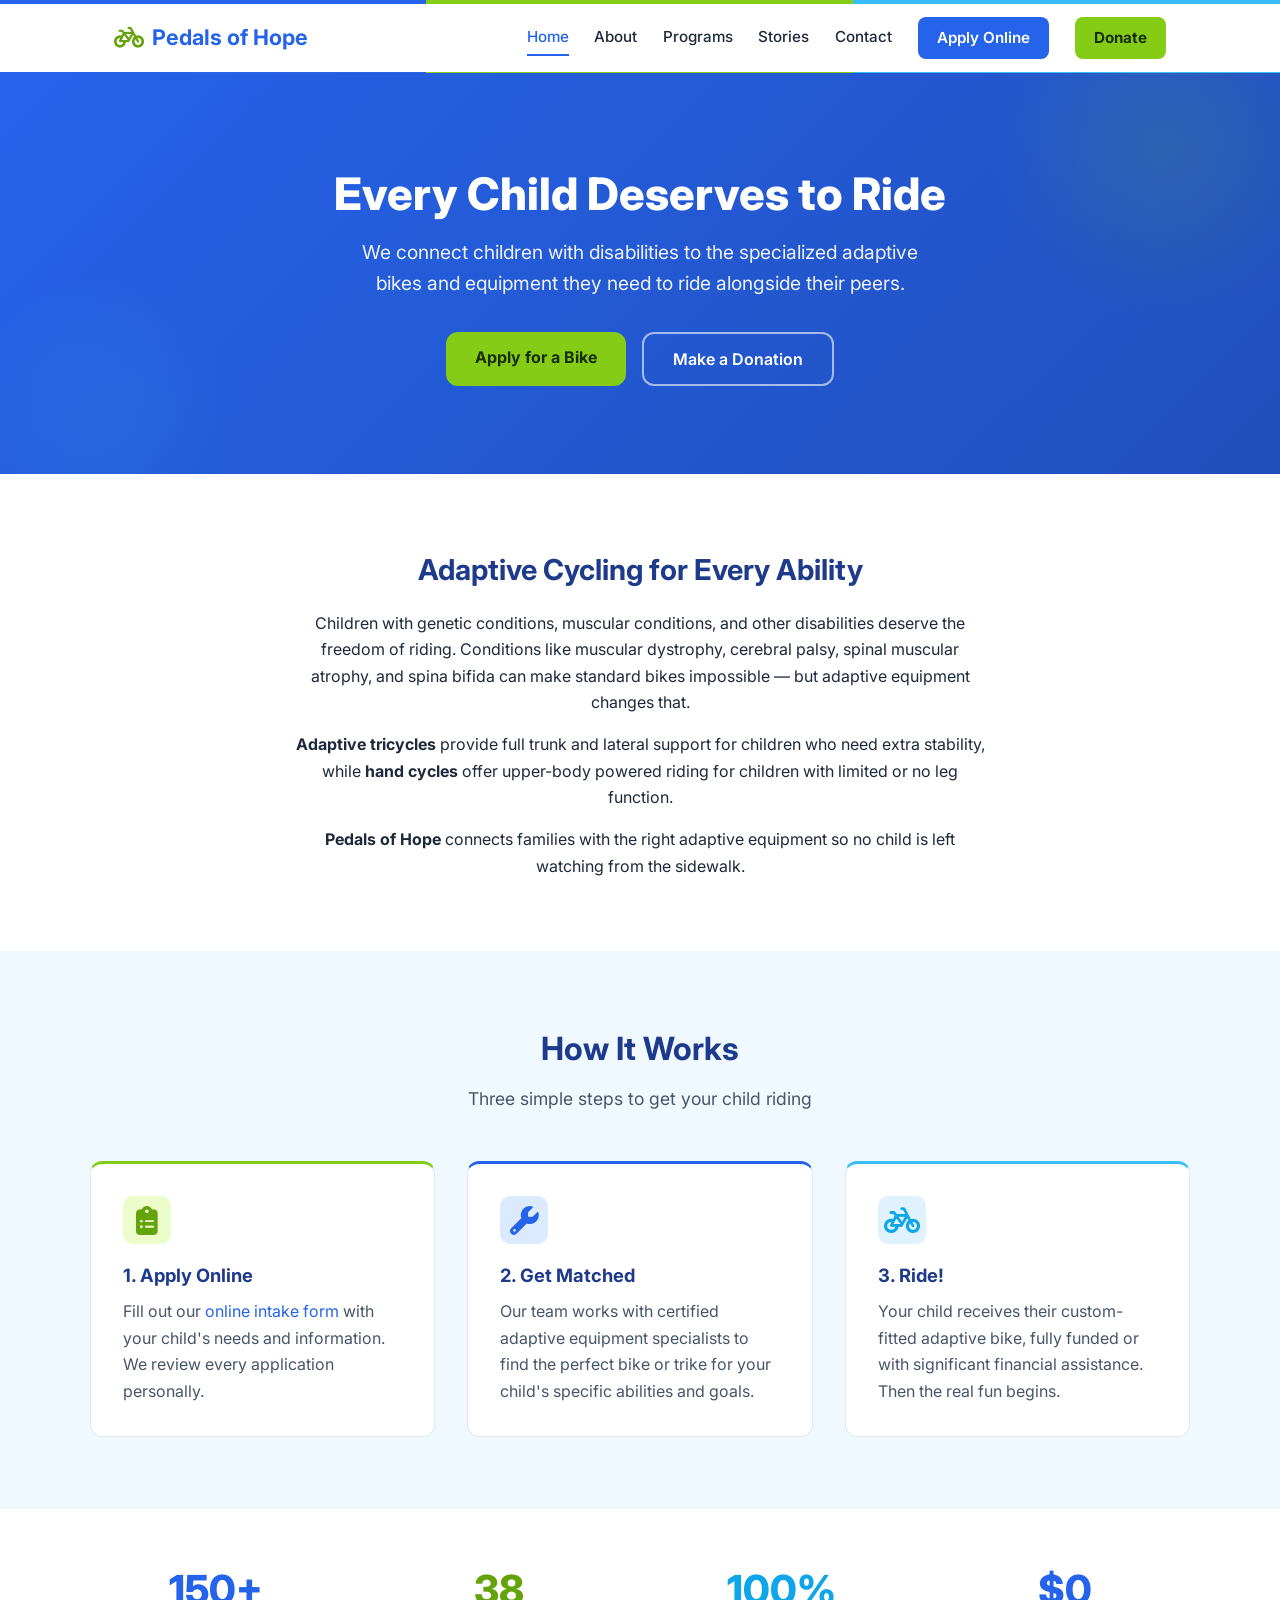
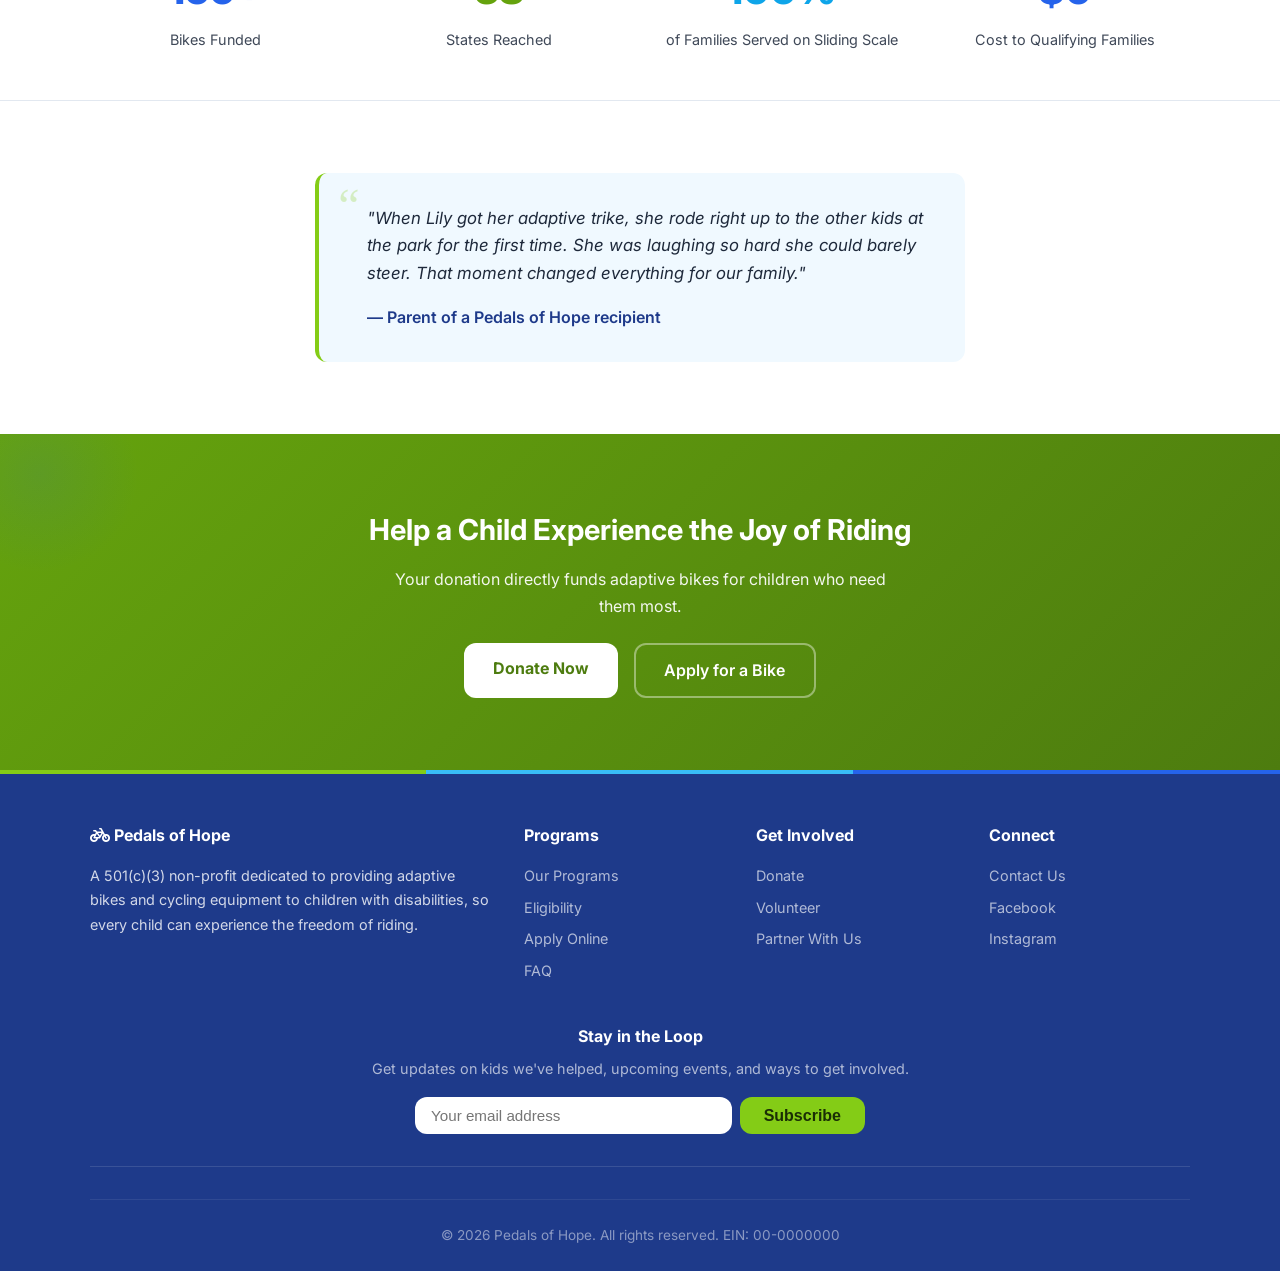
==== index.html @ 5e9cf8dc "Add 'Riders We've Helped' section with real bike recipients (via Dr. Kirk)" ====
<!DOCTYPE html>
<html lang="en">
<head>
  <meta charset="UTF-8">
  <meta name="viewport" content="width=device-width, initial-scale=1.0">
  <title>Pedals of Hope - Adaptive Bikes for Every Child</title>
  <link rel="icon" href="data:image/svg+xml,<svg xmlns=%22http://www.w3.org/2000/svg%22 viewBox=%220 0 100 100%22><text y=%22.9em%22 font-size=%2290%22>🚲</text></svg>">
  <link rel="preconnect" href="https://fonts.googleapis.com">
  <link rel="preconnect" href="https://fonts.gstatic.com" crossorigin>
  <link href="https://fonts.googleapis.com/css2?family=Inter:wght@400;500;600;700;800&display=swap" rel="stylesheet">
  <link rel="stylesheet" href="css/style.css">
  <link rel="stylesheet" href="https://cdnjs.cloudflare.com/ajax/libs/font-awesome/6.5.1/css/all.min.css">
</head>
<body>

  <!-- Header -->
  <header class="site-header">
    <nav class="nav-container">
      <a href="index.html" class="logo"><span><i class="fa-solid fa-bicycle"></i></span> Pedals of Hope</a>
      <button class="nav-toggle" onclick="document.querySelector('.nav-links').classList.toggle('open')" aria-label="Menu">☰</button>
      <div class="nav-links">
        <a href="index.html" class="active">Home</a>
        <a href="about.html">About</a>
        <a href="programs.html">Programs</a>
        <a href="stories.html">Stories</a>
        <a href="contact.html">Contact</a>
        <a href="intake.html" class="btn-nav-secondary">Apply Online</a>
        <a href="donate.html" class="btn-nav">Donate</a>
      </div>
    </nav>
  </header>

  <!-- Hero -->
  <section class="hero">
    <h1>Every Child Deserves to Ride</h1>
    <p>We connect children with disabilities to the specialized adaptive bikes and equipment they need to ride alongside their peers.</p>
    <div class="hero-buttons">
      <a href="intake.html" class="btn btn-primary">Apply for a Bike</a>
      <a href="donate.html" class="btn btn-outline">Make a Donation</a>
    </div>
  </section>

  <!-- Mission Summary -->
  <section class="section">
    <div class="container">
      <div style="max-width:700px; margin:0 auto; text-align:center;">
        <h2 style="font-size:1.8rem; color:var(--primary-dark); margin-bottom:1rem;">Adaptive Cycling for Every Ability</h2>
        <p style="margin-bottom:1rem;">Children with genetic conditions, muscular conditions, and other disabilities deserve the freedom of riding. Conditions like muscular dystrophy, cerebral palsy, spinal muscular atrophy, and spina bifida can make standard bikes impossible — but adaptive equipment changes that.</p>
        <p style="margin-bottom:1rem;"><strong>Adaptive tricycles</strong> provide full trunk and lateral support for children who need extra stability, while <strong>hand cycles</strong> offer upper-body powered riding for children with limited or no leg function.</p>
        <p><strong>Pedals of Hope</strong> connects families with the right adaptive equipment so no child is left watching from the sidewalk.</p>
      </div>
    </div>
  </section>

  <!-- How It Works -->
  <section class="section section-alt">
    <div class="container">
      <div class="section-header">
        <h2>How It Works</h2>
        <p>Three simple steps to get your child riding</p>
      </div>
      <div class="card-grid">
        <div class="card">
          <div class="card-icon"><i class="fa-solid fa-clipboard-list"></i></div>
          <h3>1. Apply Online</h3>
          <p>Fill out our <a href="intake.html">online intake form</a> with your child's needs and information. We review every application personally.</p>
        </div>
        <div class="card">
          <div class="card-icon blue"><i class="fa-solid fa-wrench"></i></div>
          <h3>2. Get Matched</h3>
          <p>Our team works with certified adaptive equipment specialists to find the perfect bike or trike for your child's specific abilities and goals.</p>
        </div>
        <div class="card">
          <div class="card-icon sky"><i class="fa-solid fa-bicycle"></i></div>
          <h3>3. Ride!</h3>
          <p>Your child receives their custom-fitted adaptive bike, fully funded or with significant financial assistance. Then the real fun begins.</p>
        </div>
      </div>
    </div>
  </section>

  <!-- Impact Numbers -->
  <section class="stats-bar">
    <div class="stats-grid">
      <div>
        <div class="stat-number">150+</div>
        <div class="stat-label">Bikes Funded</div>
      </div>
      <div>
        <div class="stat-number">38</div>
        <div class="stat-label">States Reached</div>
      </div>
      <div>
        <div class="stat-number">100%</div>
        <div class="stat-label">of Families Served on Sliding Scale</div>
      </div>
      <div>
        <div class="stat-number">$0</div>
        <div class="stat-label">Cost to Qualifying Families</div>
      </div>
    </div>
  </section>

  <!-- Testimonial -->
  <section class="section">
    <div class="container">
      <div style="max-width:650px; margin:0 auto;">
        <div class="testimonial">
          <blockquote>"When Lily got her adaptive trike, she rode right up to the other kids at the park for the first time. She was laughing so hard she could barely steer. That moment changed everything for our family."</blockquote>
          <cite>— Parent of a Pedals of Hope recipient</cite>
        </div>
      </div>
    </div>
  </section>

  <!-- CTA Banner -->
  <section class="cta-banner cta-green">
    <h2>Help a Child Experience the Joy of Riding</h2>
    <p>Your donation directly funds adaptive bikes for children who need them most.</p>
    <div class="hero-buttons">
      <a href="donate.html" class="btn btn-primary">Donate Now</a>
      <a href="intake.html" class="btn btn-outline">Apply for a Bike</a>
    </div>
  </section>

  <!-- Footer -->
  <footer class="site-footer">
    <div class="footer-grid">
      <div class="footer-about">
        <h4><i class="fa-solid fa-bicycle"></i> Pedals of Hope</h4>
        <p>A 501(c)(3) non-profit dedicated to providing adaptive bikes and cycling equipment to children with disabilities, so every child can experience the freedom of riding.</p>
      </div>
      <div>
        <h4>Programs</h4>
        <a href="programs.html">Our Programs</a>
        <a href="programs.html#eligibility">Eligibility</a>
        <a href="intake.html">Apply Online</a>
        <a href="programs.html#faq">FAQ</a>
      </div>
      <div>
        <h4>Get Involved</h4>
        <a href="donate.html">Donate</a>
        <a href="contact.html">Volunteer</a>
        <a href="contact.html">Partner With Us</a>
      </div>
      <div>
        <h4>Connect</h4>
        <a href="contact.html">Contact Us</a>
        <a href="#">Facebook</a>
        <a href="#">Instagram</a>
      </div>
    </div>
    <div class="footer-newsletter">
      <h4>Stay in the Loop</h4>
      <p>Get updates on kids we've helped, upcoming events, and ways to get involved.</p>
      <form class="newsletter-form" action="#" method="post">
        <input type="email" placeholder="Your email address" required>
        <button type="submit" class="btn btn-primary">Subscribe</button>
      </form>
    </div>
    <div class="footer-bottom">
      &copy; 2026 Pedals of Hope. All rights reserved. EIN: 00-0000000
    </div>
  </footer>

  <script>
    const observer = new IntersectionObserver((entries) => {
      entries.forEach(entry => {
        if (entry.isIntersecting) { entry.target.classList.add('visible'); observer.unobserve(entry.target); }
      });
    }, { threshold: 0.1 });
    document.querySelectorAll('.section, .stats-bar, .cta-banner, .card, .testimonial').forEach(el => {
      el.classList.add('animate-on-scroll'); observer.observe(el);
    });
  </script>
</body>
</html>
---- css/style.css ----
/* ===== Variables & Reset ===== */
:root {
  --royal: #2563EB;
  --royal-dark: #1D4ED8;
  --royal-deep: #1e3a8a;
  --royal-light: #DBEAFE;
  --primary: var(--royal);
  --primary-dark: var(--royal-deep);
  --primary-light: var(--royal-light);
  --lime: #84CC16;
  --lime-dark: #65A30D;
  --lime-deep: #4d7c0f;
  --lime-light: #ECFCCB;
  --lime-text: #1a2e05;
  --sky: #38BDF8;
  --sky-dark: #0EA5E9;
  --sky-light: #E0F2FE;
  --text: #1e293b;
  --text-light: #475569;
  --bg: #ffffff;
  --bg-alt: #F0F9FF;
  --border: #e2e8f0;
  --radius: 12px;
  --shadow: 0 1px 3px rgba(0,0,0,0.06), 0 1px 2px rgba(0,0,0,0.04);
  --shadow-md: 0 4px 12px rgba(0,0,0,0.08);
  --shadow-lg: 0 12px 30px rgba(0,0,0,0.1);
  --max-width: 1100px;
  --transition: 0.25s ease;
}

*, *::before, *::after { box-sizing: border-box; margin: 0; padding: 0; }
html { scroll-behavior: smooth; }

body {
  font-family: 'Inter', -apple-system, BlinkMacSystemFont, 'Segoe UI', Roboto, sans-serif;
  color: var(--text);
  background: var(--bg);
  line-height: 1.65;
  min-height: 100vh;
  display: flex;
  flex-direction: column;
  -webkit-font-smoothing: antialiased;
}

a { color: var(--royal); text-decoration: none; transition: color var(--transition); }
a:hover { color: var(--lime-dark); }
img { max-width: 100%; height: auto; display: block; }
ul { list-style: none; }

/* ===== Tri-Color Accent Bar ===== */
.site-header {
  border-top: 4px solid;
  border-image: linear-gradient(90deg, var(--royal) 33.3%, var(--lime) 33.3% 66.6%, var(--sky) 66.6%) 1;
  background: rgba(255,255,255,0.92);
  backdrop-filter: blur(16px);
  -webkit-backdrop-filter: blur(16px);
  border-bottom: 1px solid rgba(226,232,240,0.5);
  position: sticky;
  top: 0;
  z-index: 100;
}

.nav-container {
  max-width: var(--max-width);
  margin: 0 auto;
  padding: 0 1.5rem;
  display: flex;
  align-items: center;
  justify-content: space-between;
  height: 68px;
}

.logo {
  font-size: 1.35rem;
  font-weight: 700;
  color: var(--royal);
  display: flex;
  align-items: center;
  gap: 0.5rem;
}
.logo span { font-size: 1.5rem; color: var(--lime-dark); }

.nav-links {
  display: flex;
  gap: 1.6rem;
  align-items: center;
}

.nav-links a {
  color: var(--text);
  font-weight: 500;
  font-size: 0.95rem;
  padding: 0.3rem 0;
  border-bottom: 2px solid transparent;
  transition: all var(--transition);
}

.nav-links a:hover,
.nav-links a.active {
  color: var(--royal);
  border-bottom-color: var(--royal);
}

.nav-links .btn-nav {
  background: var(--lime);
  color: var(--lime-text);
  padding: 0.5rem 1.2rem;
  border-radius: 8px;
  border-bottom: none;
  font-weight: 700;
  transition: all var(--transition);
}
.nav-links .btn-nav:hover {
  background: var(--lime-dark);
  color: #fff;
  transform: translateY(-1px);
  box-shadow: 0 4px 12px rgba(132,204,22,0.3);
}

.nav-links .btn-nav-secondary {
  background: var(--royal);
  color: #fff;
  padding: 0.5rem 1.2rem;
  border-radius: 8px;
  border-bottom: none;
  font-weight: 600;
  transition: all var(--transition);
}
.nav-links .btn-nav-secondary:hover {
  background: var(--royal-dark);
  color: #fff;
  transform: translateY(-1px);
  box-shadow: 0 4px 12px rgba(37,99,235,0.3);
}

.nav-toggle {
  display: none;
  background: none;
  border: none;
  font-size: 1.5rem;
  cursor: pointer;
  color: var(--text);
}

/* ===== Hero ===== */
.hero {
  background: linear-gradient(135deg, var(--royal) 0%, var(--royal-deep) 100%);
  background-size: 200% 200%;
  animation: heroShift 12s ease infinite;
  color: #fff;
  padding: 6rem 1.5rem 5.5rem;
  text-align: center;
  position: relative;
  overflow: hidden;
}

/* Decorative circles — all 3 colors subtly present */
.hero::before {
  content: '';
  position: absolute;
  top: -100px;
  right: -60px;
  width: 350px;
  height: 350px;
  border-radius: 50%;
  background: radial-gradient(circle, rgba(132,204,22,0.12) 0%, transparent 70%);
  pointer-events: none;
}
.hero::after {
  content: '';
  position: absolute;
  bottom: -80px;
  left: -40px;
  width: 280px;
  height: 280px;
  border-radius: 50%;
  background: radial-gradient(circle, rgba(56,189,248,0.1) 0%, transparent 70%);
  pointer-events: none;
}

@keyframes heroShift {
  0%, 100% { background-position: 0% 50%; }
  50% { background-position: 100% 50%; }
}

.hero h1 {
  font-size: 2.8rem;
  font-weight: 800;
  margin-bottom: 1rem;
  line-height: 1.15;
  position: relative;
  z-index: 1;
}

.hero p {
  font-size: 1.2rem;
  max-width: 600px;
  margin: 0 auto 2rem;
  opacity: 0.93;
  position: relative;
  z-index: 1;
}

.hero-buttons {
  display: flex;
  gap: 1rem;
  justify-content: center;
  flex-wrap: wrap;
  position: relative;
  z-index: 1;
}

/* ===== Buttons ===== */
.btn {
  display: inline-block;
  padding: 0.75rem 1.8rem;
  border-radius: var(--radius);
  font-weight: 600;
  font-size: 1rem;
  transition: all var(--transition);
  cursor: pointer;
  border: none;
}

.btn-primary {
  background: var(--lime);
  color: var(--lime-text);
  font-weight: 700;
}
.btn-primary:hover {
  background: var(--lime-dark);
  color: #fff;
  transform: translateY(-2px);
  box-shadow: 0 6px 20px rgba(132,204,22,0.35);
}

.btn-outline {
  background: transparent;
  color: #fff;
  border: 2px solid rgba(255,255,255,0.6);
}
.btn-outline:hover {
  background: rgba(255,255,255,0.12);
  border-color: #fff;
  color: #fff;
  transform: translateY(-2px);
}

.btn-secondary {
  background: var(--royal);
  color: #fff;
}
.btn-secondary:hover {
  background: var(--royal-dark);
  color: #fff;
  transform: translateY(-2px);
  box-shadow: 0 6px 20px rgba(37,99,235,0.3);
}

.btn-sky {
  background: var(--sky);
  color: #0c4a6e;
  font-weight: 700;
}
.btn-sky:hover {
  background: var(--sky-dark);
  color: #fff;
  transform: translateY(-2px);
  box-shadow: 0 6px 20px rgba(56,189,248,0.35);
}

/* ===== Sections ===== */
.section { padding: 4.5rem 1.5rem; }
.section-alt { background: var(--bg-alt); }

.container {
  max-width: var(--max-width);
  margin: 0 auto;
}

.section-header {
  text-align: center;
  margin-bottom: 3rem;
}
.section-header h2 {
  font-size: 2rem;
  color: var(--royal-deep);
  margin-bottom: 0.5rem;
}
.section-header p {
  color: var(--text-light);
  font-size: 1.1rem;
  max-width: 550px;
  margin: 0 auto;
}

/* ===== Utility Classes ===== */
.text-center { text-align: center; }
.mx-auto { margin-left: auto; margin-right: auto; }
.narrow { max-width: 700px; }
.mb-1 { margin-bottom: 1rem; }
.mb-2 { margin-bottom: 2rem; }

/* ===== Cards ===== */
.card-grid {
  display: grid;
  grid-template-columns: repeat(auto-fit, minmax(280px, 1fr));
  gap: 2rem;
}

.card {
  background: var(--bg);
  border-radius: var(--radius);
  border: 1px solid var(--border);
  border-top: 3px solid var(--lime);
  padding: 2rem;
  transition: all var(--transition);
}

/* Cycle card top-borders through all 3 colors */
.card:nth-child(3n+1) { border-top-color: var(--lime); }
.card:nth-child(3n+2) { border-top-color: var(--royal); }
.card:nth-child(3n+3) { border-top-color: var(--sky); }

.card:hover {
  box-shadow: var(--shadow-lg);
  transform: translateY(-4px);
  border-top-width: 3px;
}

.card-icon {
  font-size: 1.8rem;
  margin-bottom: 1rem;
  color: var(--lime-dark);
  width: 48px;
  height: 48px;
  display: flex;
  align-items: center;
  justify-content: center;
  background: var(--lime-light);
  border-radius: 10px;
}
.card-icon.blue {
  color: var(--royal);
  background: var(--royal-light);
}
.card-icon.sky {
  color: var(--sky-dark);
  background: var(--sky-light);
}

.card h3 {
  font-size: 1.15rem;
  margin-bottom: 0.5rem;
  color: var(--royal-deep);
}
.card p { color: var(--text-light); }

/* ===== Testimonials ===== */
.testimonial {
  background: var(--bg-alt);
  border-radius: var(--radius);
  padding: 2rem;
  border-left: 4px solid var(--lime);
  position: relative;
}
.testimonial::before {
  content: '\201C';
  position: absolute;
  top: 0.6rem;
  left: 1.2rem;
  font-size: 3rem;
  color: var(--lime);
  opacity: 0.25;
  font-family: Georgia, serif;
  line-height: 1;
}
.testimonial blockquote {
  font-style: italic;
  font-size: 1.05rem;
  margin-bottom: 1rem;
  color: var(--text);
  padding-left: 1rem;
}
.testimonial cite {
  font-style: normal;
  font-weight: 600;
  color: var(--royal-deep);
  padding-left: 1rem;
}

/* ===== Steps ===== */
.steps { counter-reset: step; }

.step {
  display: flex;
  gap: 1.5rem;
  margin-bottom: 2rem;
  align-items: flex-start;
}

.step-number {
  counter-increment: step;
  flex-shrink: 0;
  width: 50px;
  height: 50px;
  background: var(--lime);
  color: var(--lime-text);
  border-radius: 50%;
  display: flex;
  align-items: center;
  justify-content: center;
  font-size: 1.3rem;
  font-weight: 800;
}

.step-content h3 {
  font-size: 1.1rem;
  color: var(--royal-deep);
  margin-bottom: 0.3rem;
}
.step-content p { color: var(--text-light); }

/* ===== Two-column layout ===== */
.two-col {
  display: grid;
  grid-template-columns: 1fr 1fr;
  gap: 3rem;
  align-items: center;
}
.two-col.reverse > *:first-child { order: 2; }
.two-col.reverse > *:last-child { order: 1; }

/* ===== Image placeholder ===== */
.img-placeholder {
  border-radius: var(--radius);
  min-height: 220px;
  object-fit: cover;
  width: 100%;
}
div.img-placeholder {
  background: linear-gradient(135deg, var(--royal-light), var(--sky-light));
  display: flex;
  align-items: center;
  justify-content: center;
}
.team-initials {
  font-size: 1.8rem;
  font-weight: 700;
  color: var(--royal);
  letter-spacing: 0.05em;
}

/* ===== Team Grid ===== */
.team-grid {
  display: grid;
  grid-template-columns: repeat(auto-fit, minmax(200px, 1fr));
  gap: 2rem;
  text-align: center;
}
.team-member .img-placeholder {
  width: 130px;
  height: 130px;
  border-radius: 50%;
  margin: 0 auto 1rem;
  min-height: auto;
  border: 3px solid var(--lime);
}
.team-member div.img-placeholder {
  display: flex;
  align-items: center;
  justify-content: center;
}
.team-member:nth-child(2) .img-placeholder { border-color: var(--royal); }
.team-member:nth-child(3) .img-placeholder { border-color: var(--sky); }
.team-member:nth-child(4) .img-placeholder { border-color: var(--lime); }

.team-member h3 { font-size: 1.05rem; color: var(--royal-deep); }
.team-member p { color: var(--text-light); font-size: 0.9rem; }

/* ===== Locations ===== */
.locations-grid {
  display: grid;
  grid-template-columns: repeat(auto-fit, minmax(300px, 1fr));
  gap: 2rem;
}
.location-card {
  background: var(--bg);
  border: 1px solid var(--border);
  border-top: 3px solid var(--sky);
  border-radius: var(--radius);
  padding: 2rem;
  text-align: center;
  transition: all var(--transition);
}
.location-card:nth-child(2) { border-top-color: var(--royal); }
.location-card:hover {
  box-shadow: var(--shadow-lg);
  transform: translateY(-3px);
}
.location-card h3 {
  font-size: 1.2rem;
  color: var(--royal-deep);
  margin-bottom: 0.5rem;
}
.location-card .location-icon {
  font-size: 2rem;
  color: var(--sky-dark);
  margin-bottom: 1rem;
}
.location-card:nth-child(2) .location-icon { color: var(--royal); }
.location-card p {
  color: var(--text-light);
  font-size: 0.95rem;
  margin-bottom: 0.3rem;
}
.location-card .location-phone {
  font-weight: 600;
  color: var(--text);
  margin-top: 0.8rem;
}

/* ===== Forms ===== */
.form-group { margin-bottom: 1.2rem; }
.form-group label {
  display: block;
  font-weight: 600;
  margin-bottom: 0.3rem;
  font-size: 0.95rem;
}
.form-group input,
.form-group textarea,
.form-group select {
  width: 100%;
  padding: 0.7rem 1rem;
  border: 1px solid var(--border);
  border-radius: var(--radius);
  font-size: 1rem;
  font-family: inherit;
  transition: border-color var(--transition), box-shadow var(--transition);
}
.form-group input:focus,
.form-group textarea:focus,
.form-group select:focus {
  outline: none;
  border-color: var(--royal);
  box-shadow: 0 0 0 3px rgba(37,99,235,0.12);
}
.form-group textarea { resize: vertical; min-height: 120px; }

.form-card {
  max-width: 600px;
  margin: 0 auto;
  background: var(--bg);
  padding: 2.5rem;
  border-radius: var(--radius);
  box-shadow: var(--shadow-lg);
  border-top: 4px solid;
  border-image: linear-gradient(90deg, var(--royal) 33.3%, var(--lime) 33.3% 66.6%, var(--sky) 66.6%) 1;
}
.form-card.wide { max-width: 800px; }

.form-row {
  display: grid;
  grid-template-columns: 1fr 1fr;
  gap: 1rem;
}
.form-section-title {
  font-size: 1.15rem;
  font-weight: 700;
  color: var(--royal-deep);
  margin: 1.5rem 0 1rem;
  padding-bottom: 0.5rem;
  border-bottom: 2px solid var(--royal-light);
  display: flex;
  align-items: center;
  gap: 0.5rem;
}
.form-section-title i { color: var(--royal); }
.form-section-title:first-of-type { margin-top: 0; }

.form-note {
  font-size: 0.85rem;
  color: var(--text-light);
  margin-top: 0.2rem;
}
.checkbox-group {
  display: flex;
  align-items: flex-start;
  gap: 0.6rem;
  margin-bottom: 1rem;
}
.checkbox-group input[type="checkbox"] { width: auto; margin-top: 0.3rem; }
.checkbox-group label { font-weight: 400; font-size: 0.95rem; margin-bottom: 0; }

/* ===== Stats Bar ===== */
.stats-bar {
  background: var(--bg);
  color: var(--text);
  padding: 3rem 1.5rem;
  border-bottom: 1px solid var(--border);
}
.stats-grid {
  max-width: var(--max-width);
  margin: 0 auto;
  display: grid;
  grid-template-columns: repeat(auto-fit, minmax(160px, 1fr));
  gap: 2rem;
  text-align: center;
}
.stat-number {
  font-size: 2.5rem;
  font-weight: 800;
  color: var(--sky-dark);
}
.stat-label {
  font-size: 0.9rem;
  opacity: 0.85;
  margin-top: 0.3rem;
}

.stat-number:nth-child(1) { color: var(--royal); }
.stats-grid > div:nth-child(2) .stat-number { color: var(--lime-dark); }
.stats-grid > div:nth-child(3) .stat-number { color: var(--sky-dark); }
.stats-grid > div:nth-child(4) .stat-number { color: var(--royal); }

/* ===== FAQ ===== */
.faq-item {
  border-bottom: 1px solid var(--border);
  padding: 1.2rem 0;
}
.faq-item summary {
  font-weight: 600;
  cursor: pointer;
  font-size: 1.05rem;
  color: var(--royal-deep);
  transition: color var(--transition);
}
.faq-item summary:hover { color: var(--royal); }
.faq-item p { margin-top: 0.5rem; color: var(--text-light); }

/* ===== Donate Tiers ===== */
.tier-grid {
  display: grid;
  grid-template-columns: repeat(auto-fit, minmax(240px, 1fr));
  gap: 2rem;
}
.tier {
  background: var(--bg);
  border: 2px solid var(--border);
  border-radius: var(--radius);
  padding: 2rem;
  text-align: center;
  transition: all var(--transition);
}
.tier:hover {
  border-color: var(--lime);
  box-shadow: var(--shadow-lg);
  transform: translateY(-3px);
}
.tier.featured {
  border-color: var(--lime);
  position: relative;
}
.tier.featured::before {
  content: 'Most Popular';
  position: absolute;
  top: -12px;
  left: 50%;
  transform: translateX(-50%);
  background: var(--lime);
  color: var(--lime-text);
  font-weight: 700;
  padding: 0.2rem 1rem;
  border-radius: 20px;
  font-size: 0.8rem;
}
.tier-amount {
  font-size: 2.2rem;
  font-weight: 800;
  color: var(--royal);
  margin: 0.5rem 0;
}
.tier h3 { margin-bottom: 0.5rem; }
.tier p { color: var(--text-light); margin-bottom: 1.5rem; font-size: 0.95rem; }

/* ===== Impact List ===== */
.impact-list { max-width: 700px; margin: 0 auto; }
.impact-item {
  display: flex;
  align-items: center;
  gap: 1.5rem;
  padding: 1rem 0;
  border-bottom: 1px solid var(--border);
}
.impact-item:last-child { border-bottom: none; }
.impact-amount {
  font-size: 1.4rem;
  font-weight: 800;
  color: var(--lime-dark);
  min-width: 80px;
  text-align: right;
}
.impact-desc { color: var(--text); font-size: 1rem; }

/* ===== Events ===== */
.events-list { max-width: 700px; margin: 0 auto; }
.event-item {
  display: flex;
  gap: 1.5rem;
  padding: 1.5rem 0;
  border-bottom: 1px solid var(--border);
  align-items: flex-start;
}
.event-item:last-child { border-bottom: none; }
.event-date {
  flex-shrink: 0;
  width: 70px;
  text-align: center;
  background: var(--sky);
  color: #0c4a6e;
  border-radius: var(--radius);
  padding: 0.8rem 0.5rem;
}
.event-month {
  display: block;
  font-size: 0.75rem;
  text-transform: uppercase;
  letter-spacing: 0.1em;
  opacity: 0.8;
}
.event-day {
  display: block;
  font-size: 1.8rem;
  font-weight: 800;
  line-height: 1;
}
.event-details h3 { font-size: 1.1rem; color: var(--royal-deep); margin-bottom: 0.3rem; }
.event-details p { color: var(--text-light); font-size: 0.95rem; margin-bottom: 0.5rem; }
.event-location { font-size: 0.85rem; color: var(--text-light); }
.event-location i { margin-right: 0.3rem; }

/* ===== CTA Banner (Blue default) ===== */
.cta-banner {
  background: linear-gradient(135deg, var(--royal) 0%, var(--royal-deep) 100%);
  color: #fff;
  padding: 4.5rem 1.5rem;
  text-align: center;
  position: relative;
  overflow: hidden;
}
.cta-banner::before {
  content: '';
  position: absolute;
  top: -60px;
  left: -60px;
  width: 200px;
  height: 200px;
  border-radius: 50%;
  background: radial-gradient(circle, rgba(132,204,22,0.1) 0%, transparent 70%);
  pointer-events: none;
}
.cta-banner h2 { font-size: 1.8rem; margin-bottom: 0.8rem; position: relative; z-index: 1; }
.cta-banner p { max-width: 500px; margin: 0 auto 1.5rem; opacity: 0.93; position: relative; z-index: 1; }
.cta-banner .hero-buttons { position: relative; z-index: 1; }
.cta-banner .btn-outline { border-color: rgba(255,255,255,0.4); }
.cta-banner .btn-outline:hover { background: rgba(255,255,255,0.1); border-color: #fff; }

/* CTA Banner — Lime Green variant */
.cta-banner.cta-green {
  background: linear-gradient(135deg, var(--lime-dark) 0%, var(--lime-deep) 100%);
}
.cta-banner.cta-green::before {
  background: radial-gradient(circle, rgba(37,99,235,0.1) 0%, transparent 70%);
}
.cta-banner.cta-green .btn-primary {
  background: #fff;
  color: var(--lime-deep);
}
.cta-banner.cta-green .btn-primary:hover {
  background: var(--royal-light);
  color: var(--royal);
  box-shadow: 0 6px 20px rgba(255,255,255,0.3);
}

/* ===== Page Header (inner pages) ===== */
.page-header {
  background: linear-gradient(135deg, var(--royal) 0%, var(--royal-deep) 100%);
  color: #fff;
  padding: 3.5rem 1.5rem;
  text-align: center;
  position: relative;
  overflow: hidden;
}
.page-header::after {
  content: '';
  position: absolute;
  bottom: -40px;
  right: -40px;
  width: 180px;
  height: 180px;
  border-radius: 50%;
  background: radial-gradient(circle, rgba(56,189,248,0.08) 0%, transparent 70%);
  pointer-events: none;
}
.page-header h1 { font-size: 2.2rem; font-weight: 800; position: relative; z-index: 1; }
.page-header p {
  margin-top: 0.5rem;
  opacity: 0.9;
  max-width: 500px;
  margin-left: auto;
  margin-right: auto;
  position: relative;
  z-index: 1;
}

/* ===== Footer ===== */
.site-footer {
  background: var(--royal-deep);
  color: rgba(255,255,255,0.8);
  padding: 0 1.5rem 1.5rem;
  margin-top: auto;
  border-top: 4px solid;
  border-image: linear-gradient(90deg, var(--lime) 33.3%, var(--sky) 33.3% 66.6%, var(--royal) 66.6%) 1;
}
.footer-grid {
  max-width: var(--max-width);
  margin: 0 auto;
  display: grid;
  grid-template-columns: 2fr 1fr 1fr 1fr;
  gap: 2rem;
  padding-top: 3rem;
}
.footer-grid h4 { color: #fff; margin-bottom: 1rem; font-size: 1rem; }
.footer-grid a {
  color: rgba(255,255,255,0.65);
  display: block;
  margin-bottom: 0.5rem;
  font-size: 0.9rem;
}
.footer-grid a:hover { color: var(--lime); }
.footer-about p { font-size: 0.9rem; line-height: 1.7; }

.footer-bottom {
  max-width: var(--max-width);
  margin: 2rem auto 0;
  padding-top: 1.5rem;
  border-top: 1px solid rgba(255,255,255,0.12);
  text-align: center;
  font-size: 0.85rem;
  opacity: 0.6;
}

.footer-newsletter {
  max-width: var(--max-width);
  margin: 0 auto 2rem;
  padding: 2rem 0;
  border-bottom: 1px solid rgba(255,255,255,0.12);
  text-align: center;
}
.footer-newsletter h4 { color: #fff; margin-bottom: 0.5rem; }
.footer-newsletter p { font-size: 0.9rem; margin-bottom: 1rem; opacity: 0.8; }
.newsletter-form {
  display: flex;
  gap: 0.5rem;
  justify-content: center;
  max-width: 450px;
  margin: 0 auto;
  flex-wrap: wrap;
}
.newsletter-form input {
  flex: 1;
  min-width: 200px;
  padding: 0.6rem 1rem;
  border: none;
  border-radius: var(--radius);
  font-size: 0.95rem;
}
.newsletter-form .btn {
  padding: 0.6rem 1.5rem;
}

/* ===== Icon Row (horizontal feature list) ===== */
.icon-row {
  display: grid;
  grid-template-columns: repeat(auto-fit, minmax(220px, 1fr));
  gap: 2rem;
  text-align: center;
  max-width: var(--max-width);
  margin: 0 auto;
}
.icon-row-item i {
  font-size: 2rem;
  margin-bottom: 0.6rem;
  display: block;
}
.icon-row-item h3 {
  font-size: 1rem;
  color: var(--royal-deep);
  margin-bottom: 0.3rem;
}
.icon-row-item p {
  color: var(--text-light);
  font-size: 0.9rem;
}

/* ===== Success Banner ===== */
.success-banner {
  background: #f0fdf4;
  border: 2px solid var(--lime);
  border-radius: var(--radius);
  padding: 2rem;
  text-align: center;
  margin-bottom: 2rem;
}
.success-banner i { font-size: 3rem; color: var(--lime-dark); margin-bottom: 1rem; display: block; }
.success-banner h2 { color: var(--royal-deep); margin-bottom: 0.5rem; }
.success-banner p { color: var(--text-light); }

/* ===== Stories ===== */
.story-card {
  background: var(--bg);
  border-radius: var(--radius);
  box-shadow: var(--shadow);
  overflow: hidden;
}
.story-card .img-placeholder { min-height: 200px; border-radius: 0; }
.story-card-body { padding: 1.5rem; }
.story-card h3 { font-size: 1.15rem; color: var(--royal-deep); margin-bottom: 0.5rem; }
.story-card p { color: var(--text-light); font-size: 0.95rem; }
.story-tag {
  display: inline-block;
  background: var(--royal-light);
  color: var(--royal);
  padding: 0.2rem 0.6rem;
  border-radius: 20px;
  font-size: 0.8rem;
  font-weight: 600;
  margin-top: 0.8rem;
}

/* ===== Scroll Animations ===== */
.animate-on-scroll {
  opacity: 0;
  transform: translateY(30px);
  transition: opacity 0.6s ease-out, transform 0.6s ease-out;
}
.animate-on-scroll.visible {
  opacity: 1;
  transform: translateY(0);
}
.card.animate-on-scroll:nth-child(2) { transition-delay: 0.1s; }
.card.animate-on-scroll:nth-child(3) { transition-delay: 0.2s; }
.card.animate-on-scroll:nth-child(4) { transition-delay: 0.3s; }
.impact-item.animate-on-scroll:nth-child(2) { transition-delay: 0.05s; }
.impact-item.animate-on-scroll:nth-child(3) { transition-delay: 0.1s; }
.impact-item.animate-on-scroll:nth-child(4) { transition-delay: 0.15s; }
.impact-item.animate-on-scroll:nth-child(5) { transition-delay: 0.2s; }
.impact-item.animate-on-scroll:nth-child(6) { transition-delay: 0.25s; }

/* ===== Responsive ===== */
@media (max-width: 768px) {
  .nav-toggle { display: block; }
  .nav-links {
    display: none;
    position: absolute;
    top: 72px;
    left: 0;
    right: 0;
    background: var(--bg);
    flex-direction: column;
    padding: 1rem 1.5rem;
    border-bottom: 1px solid var(--border);
    gap: 0.5rem;
    box-shadow: var(--shadow-md);
  }
  .nav-links.open { display: flex; }
  .nav-links a { padding: 0.6rem 0; border-bottom: none; }
  .nav-links .btn-nav,
  .nav-links .btn-nav-secondary {
    text-align: center;
    margin-top: 0.3rem;
  }

  .hero h1 { font-size: 2rem; }
  .hero { padding: 3.5rem 1.5rem 3rem; }

  .two-col { grid-template-columns: 1fr; gap: 2rem; }
  .two-col.reverse > *:first-child { order: 0; }
  .two-col.reverse > *:last-child { order: 0; }

  .footer-grid { grid-template-columns: 1fr; gap: 1.5rem; }
  .page-header h1 { font-size: 1.8rem; }
  .form-row { grid-template-columns: 1fr; }
  .locations-grid { grid-template-columns: 1fr; }
}

/* ===== Rider Stories (Riders We've Helped) ===== */
.riders-grid {
  display: grid;
  grid-template-columns: repeat(auto-fill, minmax(280px, 1fr));
  gap: 2rem;
  margin-top: 2.5rem;
}
.rider-card {
  background: var(--bg);
  border: 1px solid var(--border);
  border-radius: var(--radius);
  overflow: hidden;
  box-shadow: var(--shadow);
  transition: transform var(--transition), box-shadow var(--transition);
  display: flex;
  flex-direction: column;
}
.rider-card:hover {
  transform: translateY(-6px);
  box-shadow: var(--shadow-lg);
}
.rider-photo {
  position: relative;
  aspect-ratio: 3 / 4;
  overflow: hidden;
  background: var(--bg-alt);
}
.rider-photo img {
  width: 100%;
  height: 100%;
  object-fit: cover;
  display: block;
  transition: transform 0.4s ease;
}
.rider-card:hover .rider-photo img { transform: scale(1.04); }
.rider-photo .rider-badge {
  position: absolute;
  top: 0.85rem;
  left: 0.85rem;
  background: rgba(255,255,255,0.92);
  color: var(--primary-dark);
  font-weight: 700;
  font-size: 0.8rem;
  padding: 0.35rem 0.7rem;
  border-radius: 999px;
  box-shadow: var(--shadow);
  backdrop-filter: blur(4px);
}
.rider-body { padding: 1.25rem 1.35rem 1.5rem; }
.rider-body h3 {
  font-size: 1.25rem;
  color: var(--primary-dark);
  margin-bottom: 0.15rem;
}
.rider-meta {
  font-size: 0.85rem;
  color: var(--lime-deep);
  font-weight: 600;
  margin-bottom: 0.7rem;
  display: block;
}
.rider-body p {
  color: var(--text-light);
  font-size: 0.95rem;
  line-height: 1.55;
}
.riders-intro {
  max-width: 720px;
  margin: 0 auto;
  text-align: center;
}
.riders-intro p { color: var(--text-light); font-size: 1.05rem; }
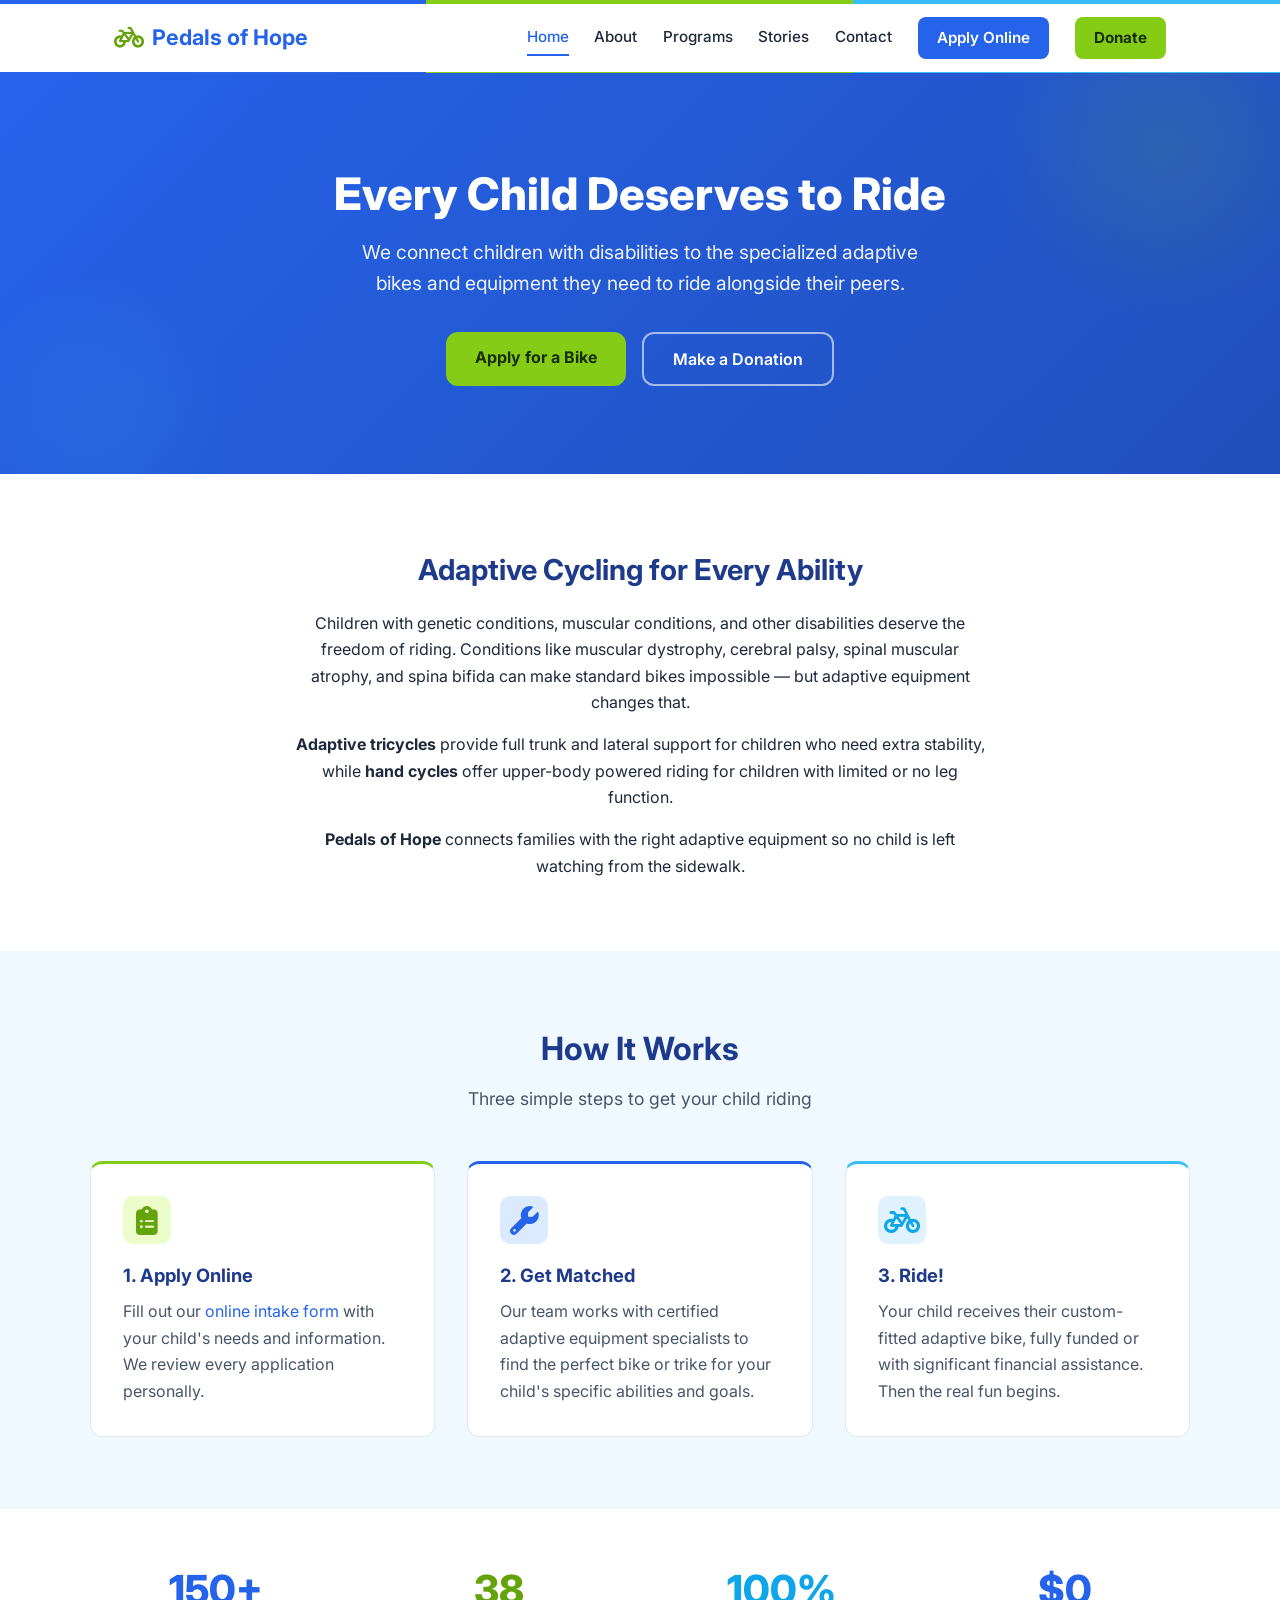
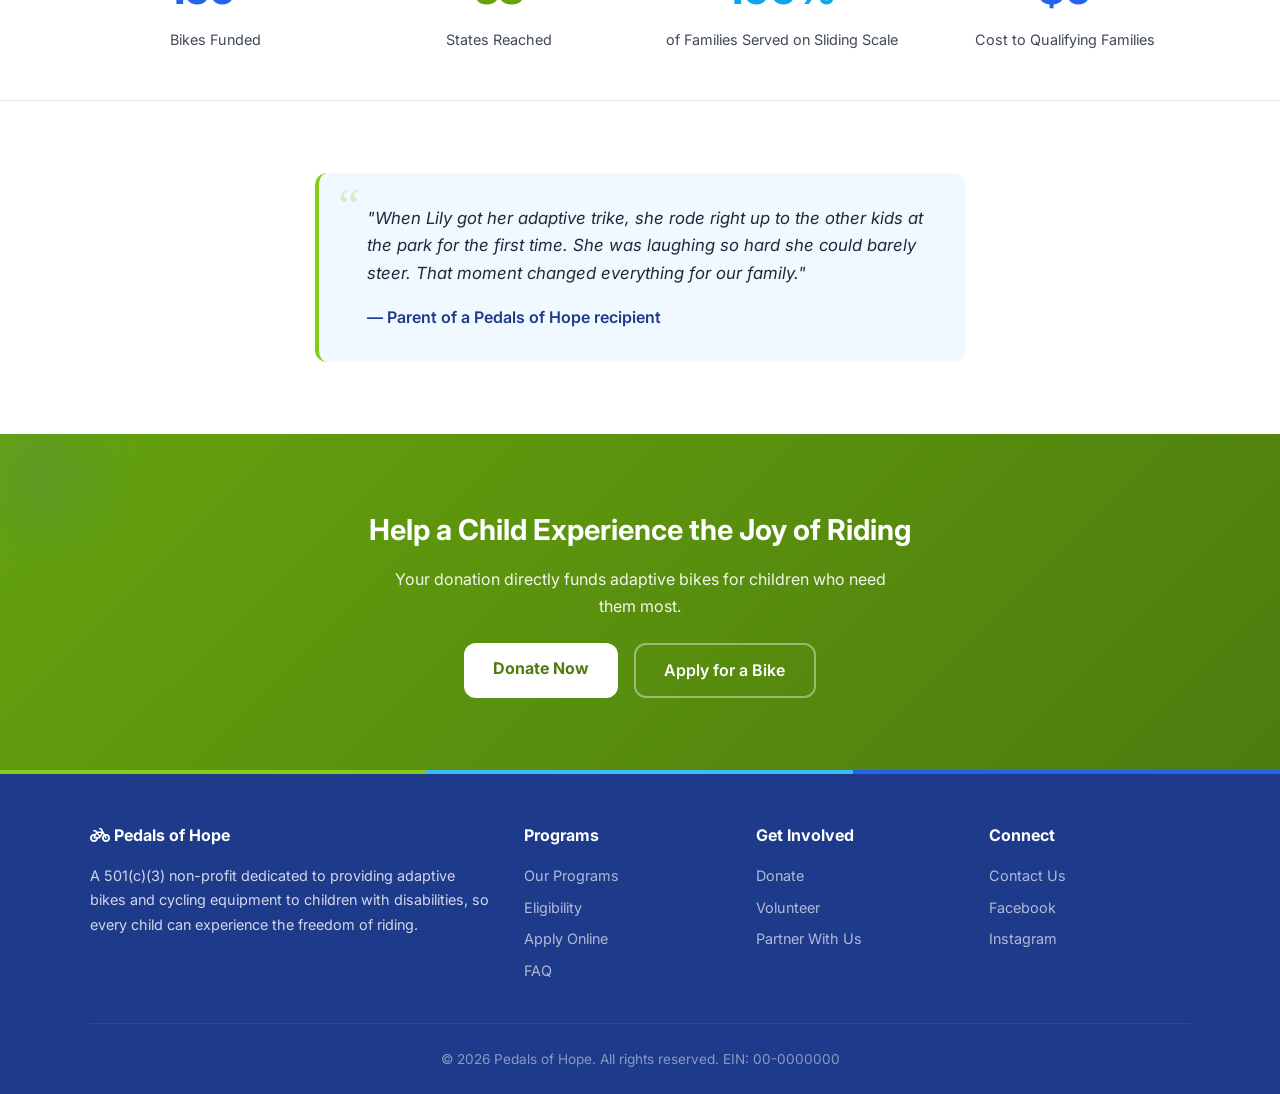
==== commit c8c098dc: "Content updates: staff, locations, stories, 2026-full banner, remove newsletter - Team: replace Josh" ====
--- a/index.html
+++ b/index.html
@@ -150,15 +150,7 @@
         <a href="#">Instagram</a>
       </div>
     </div>
-    <div class="footer-newsletter">
-      <h4>Stay in the Loop</h4>
-      <p>Get updates on kids we've helped, upcoming events, and ways to get involved.</p>
-      <form class="newsletter-form" action="#" method="post">
-        <input type="email" placeholder="Your email address" required>
-        <button type="submit" class="btn btn-primary">Subscribe</button>
-      </form>
-    </div>
-    <div class="footer-bottom">
+<div class="footer-bottom">
       &copy; 2026 Pedals of Hope. All rights reserved. EIN: 00-0000000
     </div>
   </footer>
--- a/css/style.css
+++ b/css/style.css
@@ -995,30 +995,100 @@
   .locations-grid { grid-template-columns: 1fr; }
 }
 
-/* ===== Rider Stories (Riders We've Helped) ===== */
+/* ===== Riders We've Helped ===== */
+.riders-hero {
+  position: relative;
+  text-align: center;
+  padding: 4.5rem 1.5rem 3.5rem;
+  background:
+    radial-gradient(1200px 400px at 50% -10%, rgba(56,189,248,0.18), transparent 60%),
+    linear-gradient(180deg, var(--bg-alt), var(--bg));
+  overflow: hidden;
+}
+.riders-hero .eyebrow {
+  display: inline-block;
+  font-size: 0.8rem;
+  font-weight: 700;
+  letter-spacing: 0.08em;
+  text-transform: uppercase;
+  color: var(--royal);
+  background: var(--royal-light);
+  padding: 0.35rem 0.9rem;
+  border-radius: 999px;
+  margin-bottom: 1rem;
+}
+.riders-hero h1 {
+  font-size: clamp(2rem, 5vw, 3rem);
+  color: var(--royal-deep);
+  line-height: 1.1;
+  margin-bottom: 0.9rem;
+}
+.riders-hero h1 .accent { color: var(--lime-dark); }
+.riders-hero p {
+  max-width: 640px;
+  margin: 0 auto;
+  color: var(--text-light);
+  font-size: 1.12rem;
+  line-height: 1.6;
+}
+
+/* Stat ribbon */
+.riders-stats {
+  display: flex;
+  flex-wrap: wrap;
+  justify-content: center;
+  gap: 1rem;
+  max-width: 760px;
+  margin: 2.25rem auto 0;
+}
+.riders-stats .stat {
+  flex: 1 1 150px;
+  background: var(--bg);
+  border: 1px solid var(--border);
+  border-radius: var(--radius);
+  padding: 1.1rem 1rem;
+  box-shadow: var(--shadow);
+}
+.riders-stats .stat .num {
+  font-size: 1.9rem;
+  font-weight: 800;
+  color: var(--royal);
+  line-height: 1;
+}
+.riders-stats .stat .label {
+  font-size: 0.82rem;
+  color: var(--text-light);
+  margin-top: 0.35rem;
+  display: block;
+}
+
+/* Card grid */
 .riders-grid {
   display: grid;
-  grid-template-columns: repeat(auto-fill, minmax(280px, 1fr));
-  gap: 2rem;
-  margin-top: 2.5rem;
+  grid-template-columns: repeat(auto-fill, minmax(270px, 1fr));
+  gap: 1.75rem;
+  margin-top: 1rem;
 }
 .rider-card {
   background: var(--bg);
   border: 1px solid var(--border);
-  border-radius: var(--radius);
+  border-radius: 18px;
   overflow: hidden;
   box-shadow: var(--shadow);
   transition: transform var(--transition), box-shadow var(--transition);
   display: flex;
   flex-direction: column;
-}
+  opacity: 0;
+  transform: translateY(18px);
+}
+.rider-card.in { opacity: 1; transform: translateY(0); transition: opacity 0.5s ease, transform 0.5s ease, box-shadow var(--transition); }
 .rider-card:hover {
-  transform: translateY(-6px);
+  transform: translateY(-8px);
   box-shadow: var(--shadow-lg);
 }
 .rider-photo {
   position: relative;
-  aspect-ratio: 3 / 4;
+  aspect-ratio: 4 / 5;
   overflow: hidden;
   background: var(--bg-alt);
 }
@@ -1027,43 +1097,78 @@
   height: 100%;
   object-fit: cover;
   display: block;
-  transition: transform 0.4s ease;
-}
-.rider-card:hover .rider-photo img { transform: scale(1.04); }
+  transition: transform 0.5s ease;
+}
+.rider-card:hover .rider-photo img { transform: scale(1.06); }
+.rider-photo::after {
+  content: "";
+  position: absolute;
+  inset: 0;
+  background: linear-gradient(180deg, transparent 55%, rgba(15,23,42,0.55));
+}
 .rider-photo .rider-badge {
   position: absolute;
   top: 0.85rem;
-  left: 0.85rem;
-  background: rgba(255,255,255,0.92);
-  color: var(--primary-dark);
+  right: 0.85rem;
+  z-index: 2;
+  background: rgba(255,255,255,0.95);
+  color: var(--royal-deep);
   font-weight: 700;
-  font-size: 0.8rem;
-  padding: 0.35rem 0.7rem;
+  font-size: 0.78rem;
+  padding: 0.3rem 0.75rem;
   border-radius: 999px;
   box-shadow: var(--shadow);
-  backdrop-filter: blur(4px);
-}
-.rider-body { padding: 1.25rem 1.35rem 1.5rem; }
-.rider-body h3 {
-  font-size: 1.25rem;
-  color: var(--primary-dark);
-  margin-bottom: 0.15rem;
-}
-.rider-meta {
-  font-size: 0.85rem;
+}
+.rider-photo .rider-name-overlay {
+  position: absolute;
+  left: 1.1rem;
+  bottom: 0.9rem;
+  z-index: 2;
+  color: #fff;
+}
+.rider-photo .rider-name-overlay h3 {
+  font-size: 1.4rem;
+  font-weight: 800;
+  line-height: 1;
+  text-shadow: 0 2px 8px rgba(0,0,0,0.4);
+}
+.rider-body {
+  padding: 1.15rem 1.35rem 1.4rem;
+  display: flex;
+  flex-direction: column;
+  gap: 0.6rem;
+  flex: 1;
+}
+.rider-tag {
+  align-self: flex-start;
+  font-size: 0.78rem;
+  font-weight: 700;
   color: var(--lime-deep);
-  font-weight: 600;
-  margin-bottom: 0.7rem;
-  display: block;
+  background: var(--lime-light);
+  padding: 0.28rem 0.7rem;
+  border-radius: 999px;
 }
 .rider-body p {
   color: var(--text-light);
   font-size: 0.95rem;
   line-height: 1.55;
-}
-.riders-intro {
-  max-width: 720px;
-  margin: 0 auto;
-  text-align: center;
-}
-.riders-intro p { color: var(--text-light); font-size: 1.05rem; }
+  margin: 0;
+}
+.rider-heart {
+  color: var(--royal);
+  font-size: 0.9rem;
+  margin-top: auto;
+  padding-top: 0.4rem;
+}
+.riders-note {
+  max-width: 640px;
+  margin: 3rem auto 0;
+  text-align: center;
+  color: var(--text-light);
+  font-size: 0.95rem;
+  background: var(--bg-alt);
+  border: 1px dashed var(--border);
+  border-radius: var(--radius);
+  padding: 1.25rem 1.5rem;
+}
+.riders-note i { color: var(--lime-dark); margin-right: 0.4rem; }
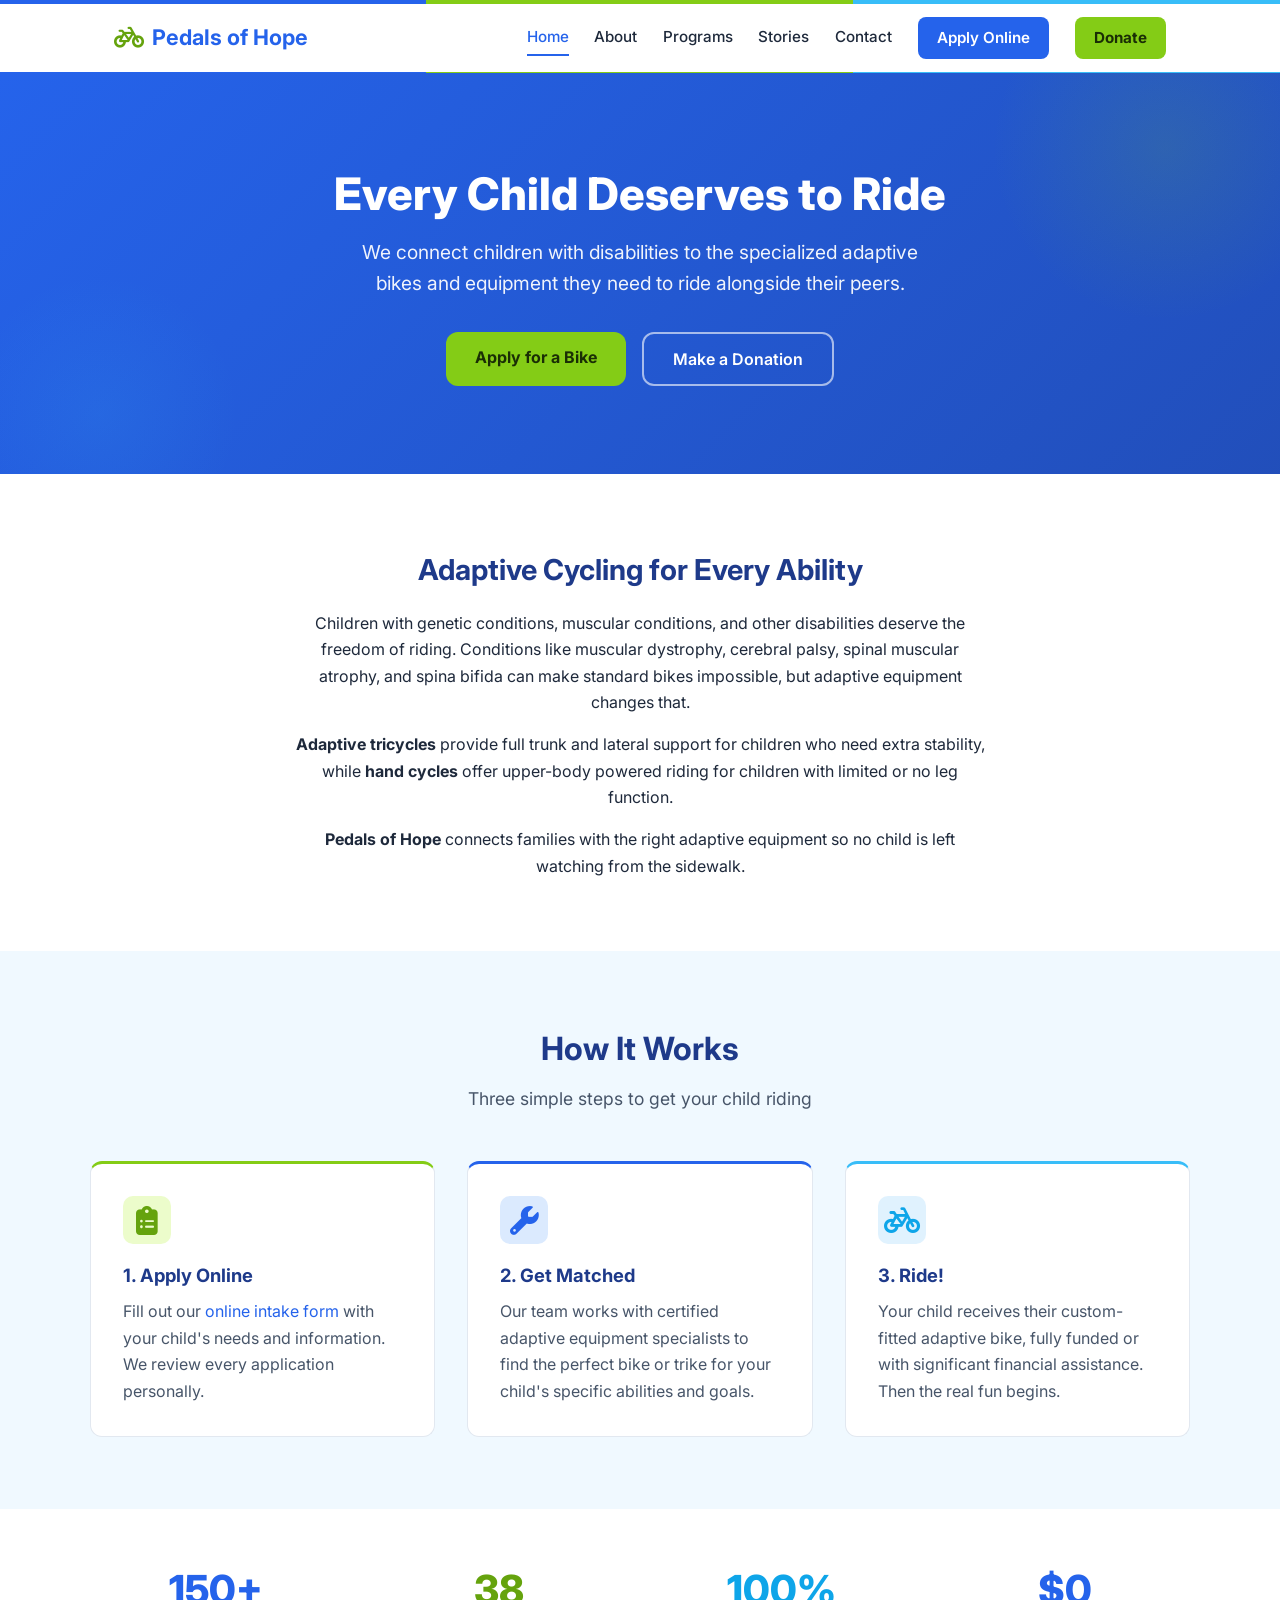
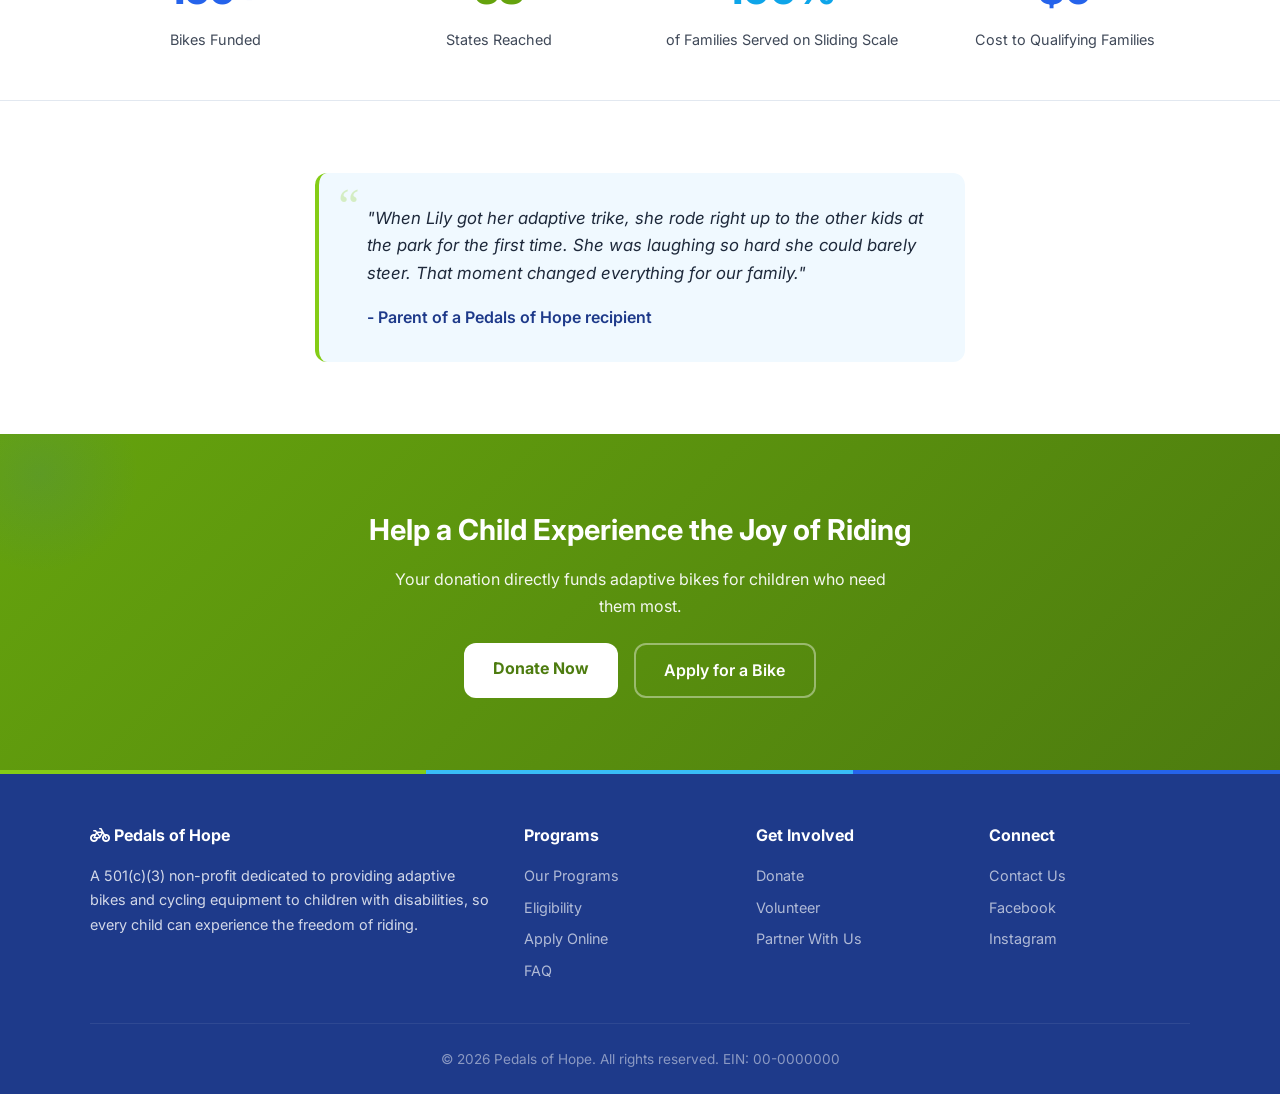
==== commit 0d276614: "Content pass 2: em dashes, real Clarkston address, single contact email, sponsor buttons, working do" ====
--- a/index.html
+++ b/index.html
@@ -45,7 +45,7 @@
     <div class="container">
       <div style="max-width:700px; margin:0 auto; text-align:center;">
         <h2 style="font-size:1.8rem; color:var(--primary-dark); margin-bottom:1rem;">Adaptive Cycling for Every Ability</h2>
-        <p style="margin-bottom:1rem;">Children with genetic conditions, muscular conditions, and other disabilities deserve the freedom of riding. Conditions like muscular dystrophy, cerebral palsy, spinal muscular atrophy, and spina bifida can make standard bikes impossible — but adaptive equipment changes that.</p>
+        <p style="margin-bottom:1rem;">Children with genetic conditions, muscular conditions, and other disabilities deserve the freedom of riding. Conditions like muscular dystrophy, cerebral palsy, spinal muscular atrophy, and spina bifida can make standard bikes impossible, but adaptive equipment changes that.</p>
         <p style="margin-bottom:1rem;"><strong>Adaptive tricycles</strong> provide full trunk and lateral support for children who need extra stability, while <strong>hand cycles</strong> offer upper-body powered riding for children with limited or no leg function.</p>
         <p><strong>Pedals of Hope</strong> connects families with the right adaptive equipment so no child is left watching from the sidewalk.</p>
       </div>
@@ -107,7 +107,7 @@
       <div style="max-width:650px; margin:0 auto;">
         <div class="testimonial">
           <blockquote>"When Lily got her adaptive trike, she rode right up to the other kids at the park for the first time. She was laughing so hard she could barely steer. That moment changed everything for our family."</blockquote>
-          <cite>— Parent of a Pedals of Hope recipient</cite>
+          <cite>- Parent of a Pedals of Hope recipient</cite>
         </div>
       </div>
     </div>
--- a/css/style.css
+++ b/css/style.css
@@ -1172,3 +1172,15 @@
   padding: 1.25rem 1.5rem;
 }
 .riders-note i { color: var(--lime-dark); margin-right: 0.4rem; }
+
+/* Per-rider sponsor button (added 2026-07-08) */
+.rider-donate-btn {
+  display: block;
+  width: 100%;
+  text-align: center;
+  margin-top: 1rem;
+  font-size: 0.95rem;
+  padding: 0.7rem 1rem;
+  text-decoration: none;
+}
+.rider-donate-btn i { margin-right: 0.4rem; }
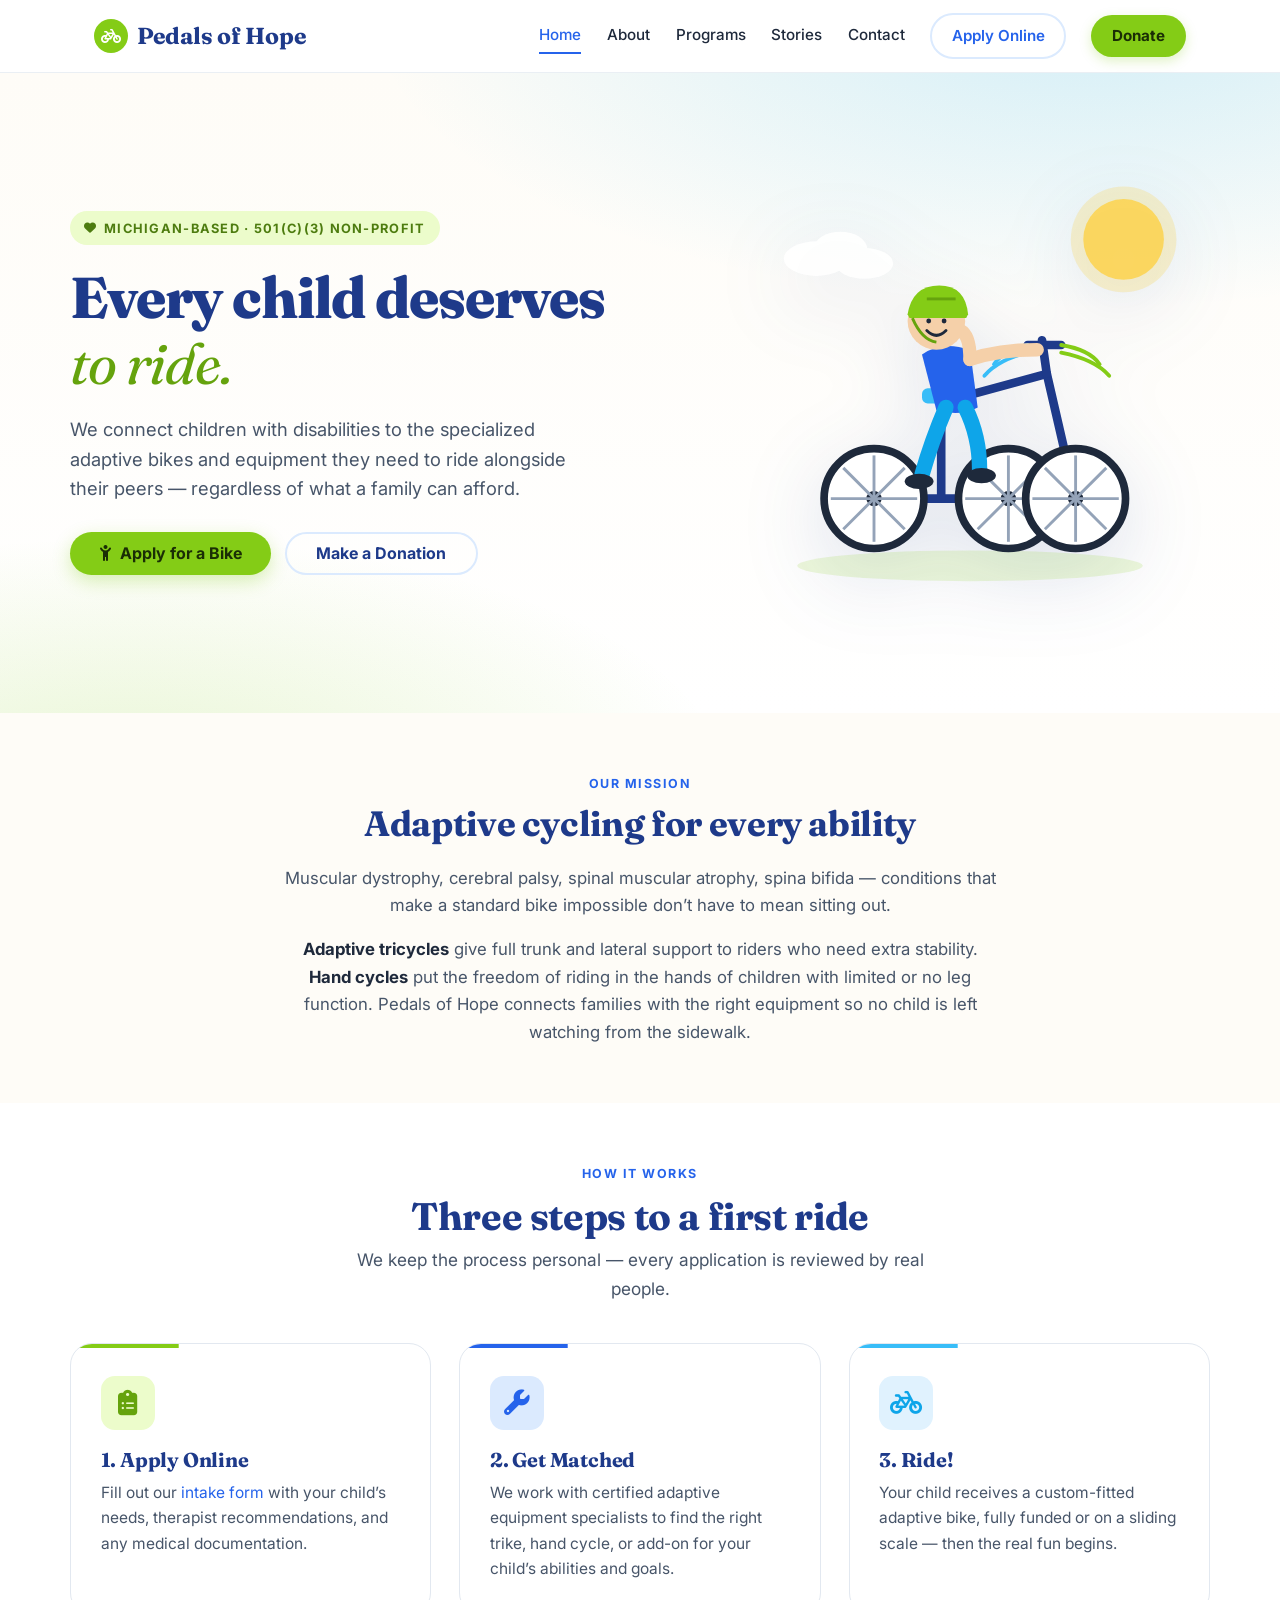
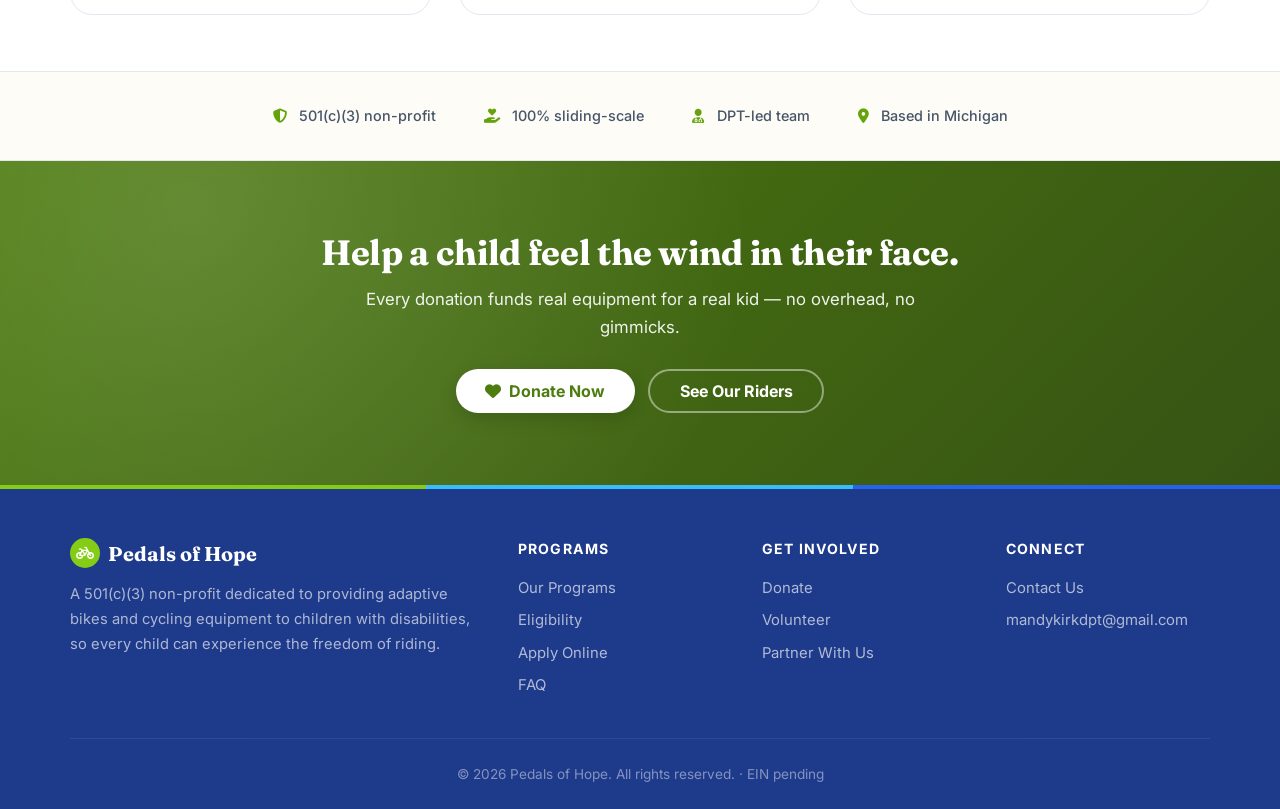
==== commit 676f50b4: "Visual refresh: illustrated hero, Fraunces display font, warmer palette, safety-net observers, fix C" ====
--- a/index.html
+++ b/index.html
@@ -7,7 +7,7 @@
   <link rel="icon" href="data:image/svg+xml,<svg xmlns=%22http://www.w3.org/2000/svg%22 viewBox=%220 0 100 100%22><text y=%22.9em%22 font-size=%2290%22>🚲</text></svg>">
   <link rel="preconnect" href="https://fonts.googleapis.com">
   <link rel="preconnect" href="https://fonts.gstatic.com" crossorigin>
-  <link href="https://fonts.googleapis.com/css2?family=Inter:wght@400;500;600;700;800&display=swap" rel="stylesheet">
+  <link href="https://fonts.googleapis.com/css2?family=Inter:wght@400;500;600;700;800&family=Fraunces:opsz,wght,SOFT@9..144,400..800,0..100&display=swap" rel="stylesheet">
   <link rel="stylesheet" href="css/style.css">
   <link rel="stylesheet" href="https://cdnjs.cloudflare.com/ajax/libs/font-awesome/6.5.1/css/all.min.css">
 </head>
@@ -32,94 +32,173 @@
 
   <!-- Hero -->
   <section class="hero">
-    <h1>Every Child Deserves to Ride</h1>
-    <p>We connect children with disabilities to the specialized adaptive bikes and equipment they need to ride alongside their peers.</p>
-    <div class="hero-buttons">
-      <a href="intake.html" class="btn btn-primary">Apply for a Bike</a>
-      <a href="donate.html" class="btn btn-outline">Make a Donation</a>
-    </div>
-  </section>
-
-  <!-- Mission Summary -->
+    <div class="hero-inner">
+      <div class="hero-copy">
+        <div class="eyebrow"><i class="fa-solid fa-heart"></i> Michigan-based · 501(c)(3) non-profit</div>
+        <h1>Every child deserves <span class="accent">to ride.</span></h1>
+        <p class="lead">We connect children with disabilities to the specialized adaptive bikes and equipment they need to ride alongside their peers &mdash; regardless of what a family can afford.</p>
+        <div class="hero-buttons">
+          <a href="intake.html" class="btn btn-primary"><i class="fa-solid fa-child-reaching"></i> Apply for a Bike</a>
+          <a href="donate.html" class="btn btn-outline">Make a Donation</a>
+        </div>
+      </div>
+      <div class="hero-illustration">
+        <!-- Playful SVG scene: child on adaptive trike, hand-drawn feel -->
+        <svg viewBox="0 0 500 500" xmlns="http://www.w3.org/2000/svg" role="img" aria-label="Illustration of a child riding an adaptive trike">
+          <!-- soft ground -->
+          <ellipse cx="250" cy="430" rx="180" ry="16" fill="#84CC16" opacity="0.15"/>
+          <!-- sun -->
+          <circle cx="410" cy="90" r="42" fill="#FCD34D" opacity="0.85"/>
+          <circle cx="410" cy="90" r="55" fill="#FCD34D" opacity="0.25"/>
+          <!-- cloud -->
+          <g fill="#fff" opacity="0.85">
+            <ellipse cx="90" cy="110" rx="34" ry="18"/>
+            <ellipse cx="115" cy="100" rx="28" ry="18"/>
+            <ellipse cx="140" cy="115" rx="30" ry="16"/>
+          </g>
+          <!-- trike frame -->
+          <g stroke="#1e3a8a" stroke-width="9" stroke-linecap="round" fill="none">
+            <!-- rear axle -->
+            <line x1="150" y1="360" x2="290" y2="360"/>
+            <!-- seat post -->
+            <line x1="220" y1="360" x2="220" y2="260"/>
+            <!-- top tube to front -->
+            <line x1="220" y1="260" x2="330" y2="230"/>
+            <!-- front fork -->
+            <line x1="330" y1="230" x2="360" y2="360"/>
+          </g>
+          <!-- rear wheels -->
+          <g class="wheel">
+            <circle cx="150" cy="360" r="52" fill="#fff" stroke="#1e293b" stroke-width="8"/>
+            <circle cx="150" cy="360" r="8" fill="#1e293b"/>
+            <g stroke="#94a3b8" stroke-width="3">
+              <line x1="150" y1="315" x2="150" y2="405"/>
+              <line x1="105" y1="360" x2="195" y2="360"/>
+              <line x1="118" y1="328" x2="182" y2="392"/>
+              <line x1="118" y1="392" x2="182" y2="328"/>
+            </g>
+          </g>
+          <g class="wheel">
+            <circle cx="290" cy="360" r="52" fill="#fff" stroke="#1e293b" stroke-width="8"/>
+            <circle cx="290" cy="360" r="8" fill="#1e293b"/>
+            <g stroke="#94a3b8" stroke-width="3">
+              <line x1="290" y1="315" x2="290" y2="405"/>
+              <line x1="245" y1="360" x2="335" y2="360"/>
+              <line x1="258" y1="328" x2="322" y2="392"/>
+              <line x1="258" y1="392" x2="322" y2="328"/>
+            </g>
+          </g>
+          <!-- front wheel -->
+          <g class="wheel">
+            <circle cx="360" cy="360" r="52" fill="#fff" stroke="#1e293b" stroke-width="8"/>
+            <circle cx="360" cy="360" r="8" fill="#1e293b"/>
+            <g stroke="#94a3b8" stroke-width="3">
+              <line x1="360" y1="315" x2="360" y2="405"/>
+              <line x1="315" y1="360" x2="405" y2="360"/>
+              <line x1="328" y1="328" x2="392" y2="392"/>
+              <line x1="328" y1="392" x2="392" y2="328"/>
+            </g>
+          </g>
+          <!-- seat -->
+          <rect x="200" y="245" width="42" height="16" rx="6" fill="#38BDF8"/>
+          <!-- handlebar -->
+          <line x1="330" y1="230" x2="325" y2="195" stroke="#1e3a8a" stroke-width="9" stroke-linecap="round"/>
+          <line x1="310" y1="200" x2="345" y2="200" stroke="#1e3a8a" stroke-width="9" stroke-linecap="round"/>
+          <!-- streamers -->
+          <g stroke="#84CC16" stroke-width="4" stroke-linecap="round" fill="none">
+            <path d="M 345 200 Q 375 205 385 220"/>
+            <path d="M 345 208 Q 380 215 395 232"/>
+          </g>
+          <g stroke="#38BDF8" stroke-width="4" stroke-linecap="round" fill="none">
+            <path d="M 310 200 Q 285 205 275 220"/>
+            <path d="M 310 208 Q 280 215 265 232"/>
+          </g>
+          <!-- child body -->
+          <!-- torso: bright shirt -->
+          <path d="M 200 210 Q 220 195 250 205 L 258 265 Q 240 275 215 268 Z" fill="#2563EB"/>
+          <!-- arms reaching to bars -->
+          <path d="M 250 215 Q 280 205 320 205" stroke="#f5d0a9" stroke-width="14" stroke-linecap="round" fill="none"/>
+          <path d="M 250 215 Q 250 190 240 185" stroke="#f5d0a9" stroke-width="14" stroke-linecap="round" fill="none"/>
+          <!-- head -->
+          <circle cx="215" cy="175" r="30" fill="#f5d0a9"/>
+          <!-- helmet -->
+          <path d="M 185 168 Q 190 138 218 138 Q 245 138 248 168 L 246 172 L 187 172 Z" fill="#84CC16"/>
+          <line x1="205" y1="152" x2="235" y2="152" stroke="#65A30D" stroke-width="3"/>
+          <!-- helmet strap -->
+          <path d="M 190 172 Q 200 195 215 197" stroke="#65A30D" stroke-width="3" fill="none"/>
+          <!-- smile -->
+          <path d="M 205 185 Q 215 195 225 185" stroke="#1e293b" stroke-width="3" stroke-linecap="round" fill="none"/>
+          <!-- eyes -->
+          <circle cx="207" cy="175" r="2.5" fill="#1e293b"/>
+          <circle cx="223" cy="175" r="2.5" fill="#1e293b"/>
+          <!-- legs -->
+          <path d="M 225 265 Q 210 300 200 335" stroke="#0EA5E9" stroke-width="16" stroke-linecap="round" fill="none"/>
+          <path d="M 245 265 Q 260 295 260 330" stroke="#0EA5E9" stroke-width="16" stroke-linecap="round" fill="none"/>
+          <!-- shoes -->
+          <ellipse cx="197" cy="342" rx="15" ry="8" fill="#1e293b"/>
+          <ellipse cx="262" cy="336" rx="15" ry="8" fill="#1e293b"/>
+        </svg>
+      </div>
+    </div>
+  </section>
+
+  <!-- Mission -->
+  <section class="section section-cream">
+    <div class="container">
+      <div style="max-width:720px; margin:0 auto; text-align:center;">
+        <div class="eyebrow" style="display:inline-block; font-size:0.78rem; font-weight:700; letter-spacing:0.12em; text-transform:uppercase; color:var(--royal); margin-bottom:0.6rem;">Our Mission</div>
+        <h2 style="font-size:clamp(1.7rem, 3vw, 2.2rem); color:var(--royal-deep); margin-bottom:1.25rem;">Adaptive cycling for every ability</h2>
+        <p style="margin-bottom:1rem; font-size:1.05rem; color:var(--text-light);">Muscular dystrophy, cerebral palsy, spinal muscular atrophy, spina bifida &mdash; conditions that make a standard bike impossible don&rsquo;t have to mean sitting out.</p>
+        <p style="font-size:1.05rem; color:var(--text-light);"><strong style="color:var(--text);">Adaptive tricycles</strong> give full trunk and lateral support to riders who need extra stability. <strong style="color:var(--text);">Hand cycles</strong> put the freedom of riding in the hands of children with limited or no leg function. Pedals of Hope connects families with the right equipment so no child is left watching from the sidewalk.</p>
+      </div>
+    </div>
+  </section>
+
+  <!-- How It Works -->
   <section class="section">
     <div class="container">
-      <div style="max-width:700px; margin:0 auto; text-align:center;">
-        <h2 style="font-size:1.8rem; color:var(--primary-dark); margin-bottom:1rem;">Adaptive Cycling for Every Ability</h2>
-        <p style="margin-bottom:1rem;">Children with genetic conditions, muscular conditions, and other disabilities deserve the freedom of riding. Conditions like muscular dystrophy, cerebral palsy, spinal muscular atrophy, and spina bifida can make standard bikes impossible, but adaptive equipment changes that.</p>
-        <p style="margin-bottom:1rem;"><strong>Adaptive tricycles</strong> provide full trunk and lateral support for children who need extra stability, while <strong>hand cycles</strong> offer upper-body powered riding for children with limited or no leg function.</p>
-        <p><strong>Pedals of Hope</strong> connects families with the right adaptive equipment so no child is left watching from the sidewalk.</p>
-      </div>
-    </div>
-  </section>
-
-  <!-- How It Works -->
-  <section class="section section-alt">
-    <div class="container">
       <div class="section-header">
-        <h2>How It Works</h2>
-        <p>Three simple steps to get your child riding</p>
+        <div class="eyebrow">How It Works</div>
+        <h2>Three steps to a first ride</h2>
+        <p>We keep the process personal &mdash; every application is reviewed by real people.</p>
       </div>
       <div class="card-grid">
         <div class="card">
           <div class="card-icon"><i class="fa-solid fa-clipboard-list"></i></div>
           <h3>1. Apply Online</h3>
-          <p>Fill out our <a href="intake.html">online intake form</a> with your child's needs and information. We review every application personally.</p>
+          <p>Fill out our <a href="intake.html">intake form</a> with your child&rsquo;s needs, therapist recommendations, and any medical documentation.</p>
         </div>
         <div class="card">
           <div class="card-icon blue"><i class="fa-solid fa-wrench"></i></div>
           <h3>2. Get Matched</h3>
-          <p>Our team works with certified adaptive equipment specialists to find the perfect bike or trike for your child's specific abilities and goals.</p>
+          <p>We work with certified adaptive equipment specialists to find the right trike, hand cycle, or add-on for your child&rsquo;s abilities and goals.</p>
         </div>
         <div class="card">
           <div class="card-icon sky"><i class="fa-solid fa-bicycle"></i></div>
           <h3>3. Ride!</h3>
-          <p>Your child receives their custom-fitted adaptive bike, fully funded or with significant financial assistance. Then the real fun begins.</p>
-        </div>
-      </div>
-    </div>
-  </section>
-
-  <!-- Impact Numbers -->
-  <section class="stats-bar">
-    <div class="stats-grid">
-      <div>
-        <div class="stat-number">150+</div>
-        <div class="stat-label">Bikes Funded</div>
-      </div>
-      <div>
-        <div class="stat-number">38</div>
-        <div class="stat-label">States Reached</div>
-      </div>
-      <div>
-        <div class="stat-number">100%</div>
-        <div class="stat-label">of Families Served on Sliding Scale</div>
-      </div>
-      <div>
-        <div class="stat-number">$0</div>
-        <div class="stat-label">Cost to Qualifying Families</div>
-      </div>
-    </div>
-  </section>
-
-  <!-- Testimonial -->
-  <section class="section">
-    <div class="container">
-      <div style="max-width:650px; margin:0 auto;">
-        <div class="testimonial">
-          <blockquote>"When Lily got her adaptive trike, she rode right up to the other kids at the park for the first time. She was laughing so hard she could barely steer. That moment changed everything for our family."</blockquote>
-          <cite>- Parent of a Pedals of Hope recipient</cite>
-        </div>
-      </div>
+          <p>Your child receives a custom-fitted adaptive bike, fully funded or on a sliding scale &mdash; then the real fun begins.</p>
+        </div>
+      </div>
+    </div>
+  </section>
+
+  <!-- Trust strip -->
+  <section class="trust-strip">
+    <div class="trust-strip-inner">
+      <span><i class="fa-solid fa-shield-halved"></i> 501(c)(3) non-profit</span>
+      <span><i class="fa-solid fa-hand-holding-heart"></i> 100% sliding-scale</span>
+      <span><i class="fa-solid fa-user-doctor"></i> DPT-led team</span>
+      <span><i class="fa-solid fa-location-dot"></i> Based in Michigan</span>
     </div>
   </section>
 
   <!-- CTA Banner -->
   <section class="cta-banner cta-green">
-    <h2>Help a Child Experience the Joy of Riding</h2>
-    <p>Your donation directly funds adaptive bikes for children who need them most.</p>
+    <h2>Help a child feel the wind in their face.</h2>
+    <p>Every donation funds real equipment for a real kid &mdash; no overhead, no gimmicks.</p>
     <div class="hero-buttons">
-      <a href="donate.html" class="btn btn-primary">Donate Now</a>
-      <a href="intake.html" class="btn btn-outline">Apply for a Bike</a>
+      <a href="donate.html" class="btn btn-primary"><i class="fa-solid fa-heart"></i> Donate Now</a>
+      <a href="stories.html" class="btn btn-outline">See Our Riders</a>
     </div>
   </section>
 
@@ -127,7 +206,7 @@
   <footer class="site-footer">
     <div class="footer-grid">
       <div class="footer-about">
-        <h4><i class="fa-solid fa-bicycle"></i> Pedals of Hope</h4>
+        <div class="footer-logo"><span class="badge"><i class="fa-solid fa-bicycle"></i></span> Pedals of Hope</div>
         <p>A 501(c)(3) non-profit dedicated to providing adaptive bikes and cycling equipment to children with disabilities, so every child can experience the freedom of riding.</p>
       </div>
       <div>
@@ -146,24 +225,36 @@
       <div>
         <h4>Connect</h4>
         <a href="contact.html">Contact Us</a>
-        <a href="#">Facebook</a>
-        <a href="#">Instagram</a>
-      </div>
-    </div>
-<div class="footer-bottom">
-      &copy; 2026 Pedals of Hope. All rights reserved. EIN: 00-0000000
+        <a href="mailto:mandykirkdpt@gmail.com">mandykirkdpt@gmail.com</a>
+      </div>
+    </div>
+    <div class="footer-bottom">
+      &copy; 2026 Pedals of Hope. All rights reserved. &middot; EIN pending
     </div>
   </footer>
 
   <script>
-    const observer = new IntersectionObserver((entries) => {
-      entries.forEach(entry => {
-        if (entry.isIntersecting) { entry.target.classList.add('visible'); observer.unobserve(entry.target); }
+    (function(){
+      const targets = document.querySelectorAll('.section, .stats-bar, .cta-banner, .card, .testimonial, .trust-strip');
+      // If IntersectionObserver isn't available, show everything.
+      if (!('IntersectionObserver' in window)) {
+        targets.forEach(el => el.classList.add('animate-on-scroll', 'visible'));
+        return;
+      }
+      const observer = new IntersectionObserver((entries) => {
+        entries.forEach(entry => {
+          if (entry.isIntersecting) { entry.target.classList.add('visible'); observer.unobserve(entry.target); }
+        });
+      }, { threshold: 0.1, rootMargin: '0px 0px -60px 0px' });
+      targets.forEach(el => {
+        el.classList.add('animate-on-scroll');
+        observer.observe(el);
       });
-    }, { threshold: 0.1 });
-    document.querySelectorAll('.section, .stats-bar, .cta-banner, .card, .testimonial').forEach(el => {
-      el.classList.add('animate-on-scroll'); observer.observe(el);
-    });
+      // Safety net: after 2s, reveal any remaining stuck elements.
+      setTimeout(() => {
+        document.querySelectorAll('.animate-on-scroll:not(.visible)').forEach(el => el.classList.add('visible'));
+      }, 2000);
+    })();
   </script>
 </body>
 </html>
--- a/css/style.css
+++ b/css/style.css
@@ -1,9 +1,11 @@
 /* ===== Variables & Reset ===== */
 :root {
+  /* Softer, warmer palette — same 3 colors, better tuned */
   --royal: #2563EB;
   --royal-dark: #1D4ED8;
   --royal-deep: #1e3a8a;
   --royal-light: #DBEAFE;
+  --royal-tint: #EFF6FF;
   --primary: var(--royal);
   --primary-dark: var(--royal-deep);
   --primary-light: var(--royal-light);
@@ -11,20 +13,29 @@
   --lime-dark: #65A30D;
   --lime-deep: #4d7c0f;
   --lime-light: #ECFCCB;
+  --lime-tint: #F7FEE7;
   --lime-text: #1a2e05;
   --sky: #38BDF8;
   --sky-dark: #0EA5E9;
   --sky-light: #E0F2FE;
+  --sky-tint: #F0F9FF;
+  /* Warm cream for section variation — softens the whole vibe */
+  --cream: #FEFCF7;
+  --cream-alt: #FBF7EC;
   --text: #1e293b;
   --text-light: #475569;
+  --text-lighter: #64748b;
   --bg: #ffffff;
-  --bg-alt: #F0F9FF;
+  --bg-alt: var(--sky-tint);
   --border: #e2e8f0;
-  --radius: 12px;
-  --shadow: 0 1px 3px rgba(0,0,0,0.06), 0 1px 2px rgba(0,0,0,0.04);
-  --shadow-md: 0 4px 12px rgba(0,0,0,0.08);
-  --shadow-lg: 0 12px 30px rgba(0,0,0,0.1);
-  --max-width: 1100px;
+  --radius: 14px;
+  --radius-lg: 22px;
+  --shadow: 0 1px 3px rgba(15,23,42,0.06), 0 1px 2px rgba(15,23,42,0.04);
+  --shadow-md: 0 6px 20px rgba(15,23,42,0.08);
+  --shadow-lg: 0 20px 40px rgba(15,23,42,0.10);
+  --shadow-color-royal: 0 12px 30px rgba(37,99,235,0.18);
+  --shadow-color-lime: 0 12px 30px rgba(132,204,22,0.22);
+  --max-width: 1140px;
   --transition: 0.25s ease;
 }
 
@@ -42,19 +53,26 @@
   -webkit-font-smoothing: antialiased;
 }
 
+/* Warm display font for headlines */
+h1, h2, h3, .display {
+  font-family: 'Fraunces', 'Inter', Georgia, serif;
+  font-weight: 700;
+  letter-spacing: -0.01em;
+  line-height: 1.15;
+}
+h1 { font-weight: 800; letter-spacing: -0.02em; }
+
 a { color: var(--royal); text-decoration: none; transition: color var(--transition); }
 a:hover { color: var(--lime-dark); }
 img { max-width: 100%; height: auto; display: block; }
 ul { list-style: none; }
 
-/* ===== Tri-Color Accent Bar ===== */
+/* ===== Header ===== */
 .site-header {
-  border-top: 4px solid;
-  border-image: linear-gradient(90deg, var(--royal) 33.3%, var(--lime) 33.3% 66.6%, var(--sky) 66.6%) 1;
-  background: rgba(255,255,255,0.92);
+  background: rgba(255,255,255,0.94);
   backdrop-filter: blur(16px);
   -webkit-backdrop-filter: blur(16px);
-  border-bottom: 1px solid rgba(226,232,240,0.5);
+  border-bottom: 1px solid rgba(226,232,240,0.7);
   position: sticky;
   top: 0;
   z-index: 100;
@@ -67,18 +85,32 @@
   display: flex;
   align-items: center;
   justify-content: space-between;
-  height: 68px;
+  height: 72px;
 }
 
 .logo {
-  font-size: 1.35rem;
-  font-weight: 700;
-  color: var(--royal);
-  display: flex;
-  align-items: center;
-  gap: 0.5rem;
-}
-.logo span { font-size: 1.5rem; color: var(--lime-dark); }
+  font-family: 'Fraunces', Georgia, serif;
+  font-size: 1.45rem;
+  font-weight: 700;
+  color: var(--royal-deep);
+  display: flex;
+  align-items: center;
+  gap: 0.55rem;
+  letter-spacing: -0.01em;
+}
+.logo span {
+  display: inline-flex;
+  width: 34px;
+  height: 34px;
+  align-items: center;
+  justify-content: center;
+  background: var(--lime);
+  color: #fff;
+  border-radius: 50%;
+  font-size: 1rem;
+  transition: transform 0.6s ease;
+}
+.logo:hover span { transform: rotate(360deg); }
 
 .nav-links {
   display: flex;
@@ -104,33 +136,34 @@
 .nav-links .btn-nav {
   background: var(--lime);
   color: var(--lime-text);
-  padding: 0.5rem 1.2rem;
-  border-radius: 8px;
+  padding: 0.55rem 1.3rem;
+  border-radius: 999px;
   border-bottom: none;
   font-weight: 700;
   transition: all var(--transition);
+  box-shadow: 0 4px 12px rgba(132,204,22,0.25);
 }
 .nav-links .btn-nav:hover {
   background: var(--lime-dark);
   color: #fff;
   transform: translateY(-1px);
-  box-shadow: 0 4px 12px rgba(132,204,22,0.3);
+  box-shadow: 0 8px 20px rgba(132,204,22,0.4);
 }
 
 .nav-links .btn-nav-secondary {
-  background: var(--royal);
-  color: #fff;
-  padding: 0.5rem 1.2rem;
-  border-radius: 8px;
-  border-bottom: none;
+  background: transparent;
+  color: var(--royal);
+  padding: 0.55rem 1.2rem;
+  border: 2px solid var(--royal-light);
+  border-radius: 999px;
   font-weight: 600;
   transition: all var(--transition);
 }
 .nav-links .btn-nav-secondary:hover {
-  background: var(--royal-dark);
-  color: #fff;
+  background: var(--royal);
+  color: #fff;
+  border-color: var(--royal);
   transform: translateY(-1px);
-  box-shadow: 0 4px 12px rgba(37,99,235,0.3);
 }
 
 .nav-toggle {
@@ -144,134 +177,170 @@
 
 /* ===== Hero ===== */
 .hero {
-  background: linear-gradient(135deg, var(--royal) 0%, var(--royal-deep) 100%);
-  background-size: 200% 200%;
-  animation: heroShift 12s ease infinite;
-  color: #fff;
-  padding: 6rem 1.5rem 5.5rem;
-  text-align: center;
   position: relative;
+  padding: 5rem 1.5rem 5rem;
   overflow: hidden;
-}
-
-/* Decorative circles — all 3 colors subtly present */
-.hero::before {
-  content: '';
-  position: absolute;
-  top: -100px;
-  right: -60px;
-  width: 350px;
-  height: 350px;
-  border-radius: 50%;
-  background: radial-gradient(circle, rgba(132,204,22,0.12) 0%, transparent 70%);
-  pointer-events: none;
-}
-.hero::after {
-  content: '';
-  position: absolute;
-  bottom: -80px;
-  left: -40px;
-  width: 280px;
-  height: 280px;
-  border-radius: 50%;
-  background: radial-gradient(circle, rgba(56,189,248,0.1) 0%, transparent 70%);
-  pointer-events: none;
-}
-
-@keyframes heroShift {
-  0%, 100% { background-position: 0% 50%; }
-  50% { background-position: 100% 50%; }
-}
-
-.hero h1 {
-  font-size: 2.8rem;
-  font-weight: 800;
-  margin-bottom: 1rem;
-  line-height: 1.15;
+  background:
+    radial-gradient(1200px 500px at 85% -10%, rgba(56,189,248,0.22), transparent 60%),
+    radial-gradient(1000px 400px at 10% 110%, rgba(132,204,22,0.18), transparent 60%),
+    linear-gradient(180deg, var(--cream) 0%, #fff 100%);
+  color: var(--text);
+  text-align: left;
+}
+
+.hero-inner {
+  max-width: var(--max-width);
+  margin: 0 auto;
+  display: grid;
+  grid-template-columns: 1.1fr 1fr;
+  gap: 3rem;
+  align-items: center;
   position: relative;
   z-index: 1;
 }
 
-.hero p {
-  font-size: 1.2rem;
-  max-width: 600px;
-  margin: 0 auto 2rem;
-  opacity: 0.93;
+.hero-copy .eyebrow {
+  display: inline-flex;
+  align-items: center;
+  gap: 0.4rem;
+  font-family: 'Inter', sans-serif;
+  font-size: 0.8rem;
+  font-weight: 700;
+  letter-spacing: 0.1em;
+  text-transform: uppercase;
+  color: var(--lime-deep);
+  background: var(--lime-light);
+  padding: 0.4rem 0.9rem;
+  border-radius: 999px;
+  margin-bottom: 1.25rem;
+}
+.hero-copy .eyebrow i { font-size: 0.75rem; }
+
+.hero-copy h1 {
+  font-size: clamp(2.2rem, 5vw, 3.6rem);
+  color: var(--royal-deep);
+  margin-bottom: 1.1rem;
+}
+.hero-copy h1 .accent {
+  color: var(--lime-dark);
+  font-style: italic;
+  font-weight: 400;
+}
+
+.hero-copy .lead {
+  font-size: 1.15rem;
+  color: var(--text-light);
+  max-width: 500px;
+  margin-bottom: 1.75rem;
+  line-height: 1.6;
+}
+
+.hero-buttons {
+  display: flex;
+  gap: 0.85rem;
+  flex-wrap: wrap;
+}
+
+/* Hero illustration column */
+.hero-illustration {
   position: relative;
-  z-index: 1;
-}
-
-.hero-buttons {
-  display: flex;
-  gap: 1rem;
-  justify-content: center;
-  flex-wrap: wrap;
-  position: relative;
-  z-index: 1;
-}
+  aspect-ratio: 1 / 1;
+  max-width: 480px;
+  margin-left: auto;
+  width: 100%;
+}
+.hero-illustration svg {
+  width: 100%;
+  height: 100%;
+  display: block;
+  filter: drop-shadow(0 20px 40px rgba(30,58,138,0.15));
+}
+
+/* Legacy centered hero — used on some inner pages temporarily */
+.hero.center { text-align: center; padding: 4.5rem 1.5rem; }
+.hero.center .hero-inner { grid-template-columns: 1fr; text-align: center; }
+.hero.center .hero-buttons { justify-content: center; }
+.hero.center .hero-copy .lead { margin-left: auto; margin-right: auto; }
 
 /* ===== Buttons ===== */
 .btn {
-  display: inline-block;
-  padding: 0.75rem 1.8rem;
-  border-radius: var(--radius);
-  font-weight: 600;
+  display: inline-flex;
+  align-items: center;
+  gap: 0.5rem;
+  padding: 0.85rem 1.85rem;
+  border-radius: 999px;
+  font-weight: 700;
   font-size: 1rem;
   transition: all var(--transition);
   cursor: pointer;
   border: none;
+  line-height: 1;
+  white-space: nowrap;
 }
 
 .btn-primary {
   background: var(--lime);
   color: var(--lime-text);
-  font-weight: 700;
+  box-shadow: 0 6px 18px rgba(132,204,22,0.30);
 }
 .btn-primary:hover {
   background: var(--lime-dark);
   color: #fff;
   transform: translateY(-2px);
-  box-shadow: 0 6px 20px rgba(132,204,22,0.35);
+  box-shadow: 0 12px 28px rgba(132,204,22,0.42);
 }
 
 .btn-outline {
   background: transparent;
-  color: #fff;
-  border: 2px solid rgba(255,255,255,0.6);
+  color: var(--royal-deep);
+  border: 2px solid var(--royal-light);
+  padding-top: calc(0.85rem - 2px);
+  padding-bottom: calc(0.85rem - 2px);
 }
 .btn-outline:hover {
-  background: rgba(255,255,255,0.12);
-  border-color: #fff;
-  color: #fff;
+  background: var(--royal);
+  color: #fff;
+  border-color: var(--royal);
   transform: translateY(-2px);
 }
 
 .btn-secondary {
   background: var(--royal);
   color: #fff;
+  box-shadow: 0 6px 18px rgba(37,99,235,0.22);
 }
 .btn-secondary:hover {
   background: var(--royal-dark);
   color: #fff;
   transform: translateY(-2px);
-  box-shadow: 0 6px 20px rgba(37,99,235,0.3);
+  box-shadow: 0 12px 28px rgba(37,99,235,0.32);
 }
 
 .btn-sky {
   background: var(--sky);
   color: #0c4a6e;
-  font-weight: 700;
 }
 .btn-sky:hover {
   background: var(--sky-dark);
   color: #fff;
   transform: translateY(-2px);
-  box-shadow: 0 6px 20px rgba(56,189,248,0.35);
+  box-shadow: 0 8px 20px rgba(56,189,248,0.35);
+}
+
+/* On dark banner surfaces */
+.on-dark .btn-outline {
+  color: #fff;
+  border-color: rgba(255,255,255,0.5);
+}
+.on-dark .btn-outline:hover {
+  background: rgba(255,255,255,0.14);
+  border-color: #fff;
 }
 
 /* ===== Sections ===== */
-.section { padding: 4.5rem 1.5rem; }
-.section-alt { background: var(--bg-alt); }
+.section { padding: 3.5rem 1.5rem; }
+.section-alt { background: var(--sky-tint); }
+.section-cream { background: var(--cream); }
 
 .container {
   max-width: var(--max-width);
@@ -280,17 +349,27 @@
 
 .section-header {
   text-align: center;
-  margin-bottom: 3rem;
+  margin-bottom: 2.5rem;
+}
+.section-header .eyebrow {
+  display: inline-block;
+  font-family: 'Inter', sans-serif;
+  font-size: 0.78rem;
+  font-weight: 700;
+  letter-spacing: 0.12em;
+  text-transform: uppercase;
+  color: var(--royal);
+  margin-bottom: 0.6rem;
 }
 .section-header h2 {
-  font-size: 2rem;
+  font-size: clamp(1.8rem, 3vw, 2.4rem);
   color: var(--royal-deep);
   margin-bottom: 0.5rem;
 }
 .section-header p {
   color: var(--text-light);
-  font-size: 1.1rem;
-  max-width: 550px;
+  font-size: 1.08rem;
+  max-width: 580px;
   margin: 0 auto;
 }
 
@@ -305,41 +384,55 @@
 .card-grid {
   display: grid;
   grid-template-columns: repeat(auto-fit, minmax(280px, 1fr));
-  gap: 2rem;
+  gap: 1.75rem;
 }
 
 .card {
   background: var(--bg);
-  border-radius: var(--radius);
+  border-radius: var(--radius-lg);
   border: 1px solid var(--border);
-  border-top: 3px solid var(--lime);
-  padding: 2rem;
+  padding: 2rem 1.85rem;
   transition: all var(--transition);
-}
-
-/* Cycle card top-borders through all 3 colors */
-.card:nth-child(3n+1) { border-top-color: var(--lime); }
-.card:nth-child(3n+2) { border-top-color: var(--royal); }
-.card:nth-child(3n+3) { border-top-color: var(--sky); }
+  position: relative;
+  overflow: hidden;
+}
+
+.card::before {
+  content: '';
+  position: absolute;
+  top: 0;
+  left: 0;
+  right: 0;
+  height: 4px;
+  background: var(--lime);
+  transform: scaleX(0.3);
+  transform-origin: left;
+  transition: transform 0.4s ease;
+}
+.card:nth-child(3n+1)::before { background: var(--lime); }
+.card:nth-child(3n+2)::before { background: var(--royal); }
+.card:nth-child(3n+3)::before { background: var(--sky); }
 
 .card:hover {
   box-shadow: var(--shadow-lg);
-  transform: translateY(-4px);
-  border-top-width: 3px;
-}
+  transform: translateY(-6px);
+}
+.card:hover::before { transform: scaleX(1); }
 
 .card-icon {
-  font-size: 1.8rem;
-  margin-bottom: 1rem;
+  font-size: 1.6rem;
+  margin-bottom: 1.1rem;
   color: var(--lime-dark);
-  width: 48px;
-  height: 48px;
+  width: 54px;
+  height: 54px;
   display: flex;
   align-items: center;
   justify-content: center;
   background: var(--lime-light);
-  border-radius: 10px;
-}
+  border-radius: 14px;
+  transition: transform var(--transition);
+}
+.card:hover .card-icon { transform: scale(1.08) rotate(-4deg); }
 .card-icon.blue {
   color: var(--royal);
   background: var(--royal-light);
@@ -350,43 +443,46 @@
 }
 
 .card h3 {
-  font-size: 1.15rem;
-  margin-bottom: 0.5rem;
+  font-size: 1.25rem;
+  margin-bottom: 0.55rem;
   color: var(--royal-deep);
 }
-.card p { color: var(--text-light); }
+.card p { color: var(--text-light); font-size: 0.97rem; }
 
 /* ===== Testimonials ===== */
 .testimonial {
-  background: var(--bg-alt);
-  border-radius: var(--radius);
-  padding: 2rem;
-  border-left: 4px solid var(--lime);
+  background: #fff;
+  border-radius: var(--radius-lg);
+  padding: 2.25rem 2rem 2rem;
+  border: 1px solid var(--border);
+  box-shadow: var(--shadow);
   position: relative;
 }
 .testimonial::before {
   content: '\201C';
   position: absolute;
-  top: 0.6rem;
-  left: 1.2rem;
-  font-size: 3rem;
+  top: -0.4rem;
+  left: 1.5rem;
+  font-size: 5rem;
   color: var(--lime);
-  opacity: 0.25;
+  opacity: 0.4;
   font-family: Georgia, serif;
   line-height: 1;
 }
 .testimonial blockquote {
-  font-style: italic;
-  font-size: 1.05rem;
+  font-family: 'Fraunces', Georgia, serif;
+  font-size: 1.25rem;
+  line-height: 1.5;
   margin-bottom: 1rem;
   color: var(--text);
-  padding-left: 1rem;
+  padding-left: 0.5rem;
 }
 .testimonial cite {
   font-style: normal;
   font-weight: 600;
   color: var(--royal-deep);
-  padding-left: 1rem;
+  padding-left: 0.5rem;
+  font-size: 0.95rem;
 }
 
 /* ===== Steps ===== */
@@ -402,20 +498,21 @@
 .step-number {
   counter-increment: step;
   flex-shrink: 0;
-  width: 50px;
-  height: 50px;
+  width: 52px;
+  height: 52px;
   background: var(--lime);
   color: var(--lime-text);
   border-radius: 50%;
   display: flex;
   align-items: center;
   justify-content: center;
-  font-size: 1.3rem;
+  font-family: 'Fraunces', Georgia, serif;
+  font-size: 1.4rem;
   font-weight: 800;
 }
 
 .step-content h3 {
-  font-size: 1.1rem;
+  font-size: 1.15rem;
   color: var(--royal-deep);
   margin-bottom: 0.3rem;
 }
@@ -445,7 +542,8 @@
   justify-content: center;
 }
 .team-initials {
-  font-size: 1.8rem;
+  font-family: 'Fraunces', Georgia, serif;
+  font-size: 1.9rem;
   font-weight: 700;
   color: var(--royal);
   letter-spacing: 0.05em;
@@ -454,17 +552,22 @@
 /* ===== Team Grid ===== */
 .team-grid {
   display: grid;
-  grid-template-columns: repeat(auto-fit, minmax(200px, 1fr));
-  gap: 2rem;
+  grid-template-columns: repeat(auto-fit, minmax(210px, 1fr));
+  gap: 2.5rem 2rem;
   text-align: center;
 }
 .team-member .img-placeholder {
-  width: 130px;
-  height: 130px;
+  width: 140px;
+  height: 140px;
   border-radius: 50%;
-  margin: 0 auto 1rem;
+  margin: 0 auto 1.1rem;
   min-height: auto;
   border: 3px solid var(--lime);
+  box-shadow: var(--shadow-md);
+  transition: transform var(--transition);
+}
+.team-member:hover .img-placeholder {
+  transform: translateY(-4px) scale(1.03);
 }
 .team-member div.img-placeholder {
   display: flex;
@@ -472,10 +575,12 @@
   justify-content: center;
 }
 .team-member:nth-child(2) .img-placeholder { border-color: var(--royal); }
+.team-member:nth-child(2) .team-initials { color: var(--royal-dark); }
 .team-member:nth-child(3) .img-placeholder { border-color: var(--sky); }
+.team-member:nth-child(3) .team-initials { color: var(--sky-dark); }
 .team-member:nth-child(4) .img-placeholder { border-color: var(--lime); }
 
-.team-member h3 { font-size: 1.05rem; color: var(--royal-deep); }
+.team-member h3 { font-size: 1.1rem; color: var(--royal-deep); margin-bottom: 0.15rem; }
 .team-member p { color: var(--text-light); font-size: 0.9rem; }
 
 /* ===== Locations ===== */
@@ -487,19 +592,27 @@
 .location-card {
   background: var(--bg);
   border: 1px solid var(--border);
-  border-top: 3px solid var(--sky);
-  border-radius: var(--radius);
+  border-radius: var(--radius-lg);
   padding: 2rem;
   text-align: center;
   transition: all var(--transition);
-}
-.location-card:nth-child(2) { border-top-color: var(--royal); }
+  position: relative;
+  overflow: hidden;
+}
+.location-card::before {
+  content: '';
+  position: absolute;
+  top: 0; left: 0; right: 0;
+  height: 4px;
+  background: var(--sky);
+}
+.location-card:nth-child(2)::before { background: var(--royal); }
 .location-card:hover {
   box-shadow: var(--shadow-lg);
-  transform: translateY(-3px);
+  transform: translateY(-4px);
 }
 .location-card h3 {
-  font-size: 1.2rem;
+  font-size: 1.25rem;
   color: var(--royal-deep);
   margin-bottom: 0.5rem;
 }
@@ -515,9 +628,11 @@
   margin-bottom: 0.3rem;
 }
 .location-card .location-phone {
-  font-weight: 600;
+  font-weight: 700;
   color: var(--text);
-  margin-top: 0.8rem;
+  margin-top: 0.9rem;
+  font-family: 'Fraunces', Georgia, serif;
+  font-size: 1.1rem;
 }
 
 /* ===== Forms ===== */
@@ -532,33 +647,33 @@
 .form-group textarea,
 .form-group select {
   width: 100%;
-  padding: 0.7rem 1rem;
+  padding: 0.75rem 1rem;
   border: 1px solid var(--border);
   border-radius: var(--radius);
   font-size: 1rem;
   font-family: inherit;
   transition: border-color var(--transition), box-shadow var(--transition);
+  background: #fff;
 }
 .form-group input:focus,
 .form-group textarea:focus,
 .form-group select:focus {
   outline: none;
   border-color: var(--royal);
-  box-shadow: 0 0 0 3px rgba(37,99,235,0.12);
+  box-shadow: 0 0 0 4px rgba(37,99,235,0.12);
 }
 .form-group textarea { resize: vertical; min-height: 120px; }
 
 .form-card {
-  max-width: 600px;
+  max-width: 620px;
   margin: 0 auto;
   background: var(--bg);
   padding: 2.5rem;
-  border-radius: var(--radius);
+  border-radius: var(--radius-lg);
   box-shadow: var(--shadow-lg);
-  border-top: 4px solid;
-  border-image: linear-gradient(90deg, var(--royal) 33.3%, var(--lime) 33.3% 66.6%, var(--sky) 66.6%) 1;
-}
-.form-card.wide { max-width: 800px; }
+  border-top: 5px solid var(--lime);
+}
+.form-card.wide { max-width: 820px; }
 
 .form-row {
   display: grid;
@@ -566,15 +681,16 @@
   gap: 1rem;
 }
 .form-section-title {
-  font-size: 1.15rem;
+  font-family: 'Fraunces', Georgia, serif;
+  font-size: 1.2rem;
   font-weight: 700;
   color: var(--royal-deep);
-  margin: 1.5rem 0 1rem;
+  margin: 1.75rem 0 1rem;
   padding-bottom: 0.5rem;
   border-bottom: 2px solid var(--royal-light);
   display: flex;
   align-items: center;
-  gap: 0.5rem;
+  gap: 0.6rem;
 }
 .form-section-title i { color: var(--royal); }
 .form-section-title:first-of-type { margin-top: 0; }
@@ -597,7 +713,8 @@
 .stats-bar {
   background: var(--bg);
   color: var(--text);
-  padding: 3rem 1.5rem;
+  padding: 3.5rem 1.5rem;
+  border-top: 1px solid var(--border);
   border-bottom: 1px solid var(--border);
 }
 .stats-grid {
@@ -609,20 +726,23 @@
   text-align: center;
 }
 .stat-number {
-  font-size: 2.5rem;
+  font-family: 'Fraunces', Georgia, serif;
+  font-size: 3rem;
   font-weight: 800;
-  color: var(--sky-dark);
+  line-height: 1;
+  color: var(--royal);
 }
 .stat-label {
   font-size: 0.9rem;
-  opacity: 0.85;
-  margin-top: 0.3rem;
-}
-
-.stat-number:nth-child(1) { color: var(--royal); }
+  color: var(--text-light);
+  margin-top: 0.5rem;
+  font-weight: 500;
+}
+
+.stats-grid > div:nth-child(1) .stat-number { color: var(--royal); }
 .stats-grid > div:nth-child(2) .stat-number { color: var(--lime-dark); }
 .stats-grid > div:nth-child(3) .stat-number { color: var(--sky-dark); }
-.stats-grid > div:nth-child(4) .stat-number { color: var(--royal); }
+.stats-grid > div:nth-child(4) .stat-number { color: var(--royal-deep); }
 
 /* ===== FAQ ===== */
 .faq-item {
@@ -643,68 +763,75 @@
 .tier-grid {
   display: grid;
   grid-template-columns: repeat(auto-fit, minmax(240px, 1fr));
-  gap: 2rem;
+  gap: 1.75rem;
 }
 .tier {
   background: var(--bg);
   border: 2px solid var(--border);
-  border-radius: var(--radius);
-  padding: 2rem;
+  border-radius: var(--radius-lg);
+  padding: 2rem 1.75rem;
   text-align: center;
   transition: all var(--transition);
 }
 .tier:hover {
   border-color: var(--lime);
   box-shadow: var(--shadow-lg);
-  transform: translateY(-3px);
+  transform: translateY(-4px);
 }
 .tier.featured {
   border-color: var(--lime);
   position: relative;
+  background: linear-gradient(180deg, var(--lime-tint) 0%, #fff 60%);
 }
 .tier.featured::before {
   content: 'Most Popular';
   position: absolute;
-  top: -12px;
+  top: -14px;
   left: 50%;
   transform: translateX(-50%);
   background: var(--lime);
   color: var(--lime-text);
   font-weight: 700;
-  padding: 0.2rem 1rem;
-  border-radius: 20px;
-  font-size: 0.8rem;
+  padding: 0.3rem 1.1rem;
+  border-radius: 999px;
+  font-size: 0.78rem;
+  box-shadow: 0 4px 12px rgba(132,204,22,0.35);
 }
 .tier-amount {
-  font-size: 2.2rem;
+  font-family: 'Fraunces', Georgia, serif;
+  font-size: 2.75rem;
   font-weight: 800;
-  color: var(--royal);
-  margin: 0.5rem 0;
-}
-.tier h3 { margin-bottom: 0.5rem; }
+  color: var(--lime-deep);
+  margin: 0.5rem 0 0.75rem;
+  line-height: 1;
+  letter-spacing: -0.02em;
+}
+.tier.featured .tier-amount { color: var(--lime-deep); }
+.tier h3 { margin-bottom: 0.5rem; font-size: 1.15rem; }
 .tier p { color: var(--text-light); margin-bottom: 1.5rem; font-size: 0.95rem; }
 
 /* ===== Impact List ===== */
-.impact-list { max-width: 700px; margin: 0 auto; }
+.impact-list { max-width: 720px; margin: 0 auto; }
 .impact-item {
   display: flex;
   align-items: center;
-  gap: 1.5rem;
-  padding: 1rem 0;
+  gap: 1.75rem;
+  padding: 1.1rem 0;
   border-bottom: 1px solid var(--border);
 }
 .impact-item:last-child { border-bottom: none; }
 .impact-amount {
-  font-size: 1.4rem;
+  font-family: 'Fraunces', Georgia, serif;
+  font-size: 1.55rem;
   font-weight: 800;
   color: var(--lime-dark);
-  min-width: 80px;
+  min-width: 90px;
   text-align: right;
 }
 .impact-desc { color: var(--text); font-size: 1rem; }
 
 /* ===== Events ===== */
-.events-list { max-width: 700px; margin: 0 auto; }
+.events-list { max-width: 720px; margin: 0 auto; }
 .event-item {
   display: flex;
   gap: 1.5rem;
@@ -715,7 +842,7 @@
 .event-item:last-child { border-bottom: none; }
 .event-date {
   flex-shrink: 0;
-  width: 70px;
+  width: 74px;
   text-align: center;
   background: var(--sky);
   color: #0c4a6e;
@@ -724,100 +851,139 @@
 }
 .event-month {
   display: block;
-  font-size: 0.75rem;
+  font-size: 0.72rem;
   text-transform: uppercase;
-  letter-spacing: 0.1em;
-  opacity: 0.8;
+  letter-spacing: 0.12em;
+  font-weight: 700;
 }
 .event-day {
   display: block;
-  font-size: 1.8rem;
+  font-family: 'Fraunces', Georgia, serif;
+  font-size: 2rem;
   font-weight: 800;
   line-height: 1;
 }
-.event-details h3 { font-size: 1.1rem; color: var(--royal-deep); margin-bottom: 0.3rem; }
+.event-details h3 { font-size: 1.15rem; color: var(--royal-deep); margin-bottom: 0.3rem; }
 .event-details p { color: var(--text-light); font-size: 0.95rem; margin-bottom: 0.5rem; }
 .event-location { font-size: 0.85rem; color: var(--text-light); }
 .event-location i { margin-right: 0.3rem; }
 
-/* ===== CTA Banner (Blue default) ===== */
+/* ===== CTA Banner ===== */
 .cta-banner {
-  background: linear-gradient(135deg, var(--royal) 0%, var(--royal-deep) 100%);
+  background:
+    radial-gradient(circle at 20% 20%, rgba(132,204,22,0.25), transparent 55%),
+    radial-gradient(circle at 80% 80%, rgba(56,189,248,0.20), transparent 55%),
+    linear-gradient(135deg, var(--royal-deep) 0%, var(--royal-dark) 100%);
   color: #fff;
   padding: 4.5rem 1.5rem;
   text-align: center;
   position: relative;
   overflow: hidden;
 }
-.cta-banner::before {
-  content: '';
-  position: absolute;
-  top: -60px;
-  left: -60px;
-  width: 200px;
-  height: 200px;
-  border-radius: 50%;
-  background: radial-gradient(circle, rgba(132,204,22,0.1) 0%, transparent 70%);
-  pointer-events: none;
-}
-.cta-banner h2 { font-size: 1.8rem; margin-bottom: 0.8rem; position: relative; z-index: 1; }
-.cta-banner p { max-width: 500px; margin: 0 auto 1.5rem; opacity: 0.93; position: relative; z-index: 1; }
-.cta-banner .hero-buttons { position: relative; z-index: 1; }
-.cta-banner .btn-outline { border-color: rgba(255,255,255,0.4); }
-.cta-banner .btn-outline:hover { background: rgba(255,255,255,0.1); border-color: #fff; }
-
-/* CTA Banner — Lime Green variant */
+.cta-banner h2 {
+  font-size: clamp(1.6rem, 3vw, 2.2rem);
+  margin-bottom: 0.8rem;
+  color: #fff;
+}
+.cta-banner p { max-width: 560px; margin: 0 auto 1.75rem; opacity: 0.92; font-size: 1.05rem; }
+.cta-banner .hero-buttons { justify-content: center; }
+.cta-banner .btn-outline {
+  color: #fff;
+  border-color: rgba(255,255,255,0.45);
+  background: transparent;
+}
+.cta-banner .btn-outline:hover {
+  background: rgba(255,255,255,0.14);
+  border-color: #fff;
+}
+
+/* CTA Banner — Lime Green variant (fixed contrast) */
 .cta-banner.cta-green {
-  background: linear-gradient(135deg, var(--lime-dark) 0%, var(--lime-deep) 100%);
-}
-.cta-banner.cta-green::before {
-  background: radial-gradient(circle, rgba(37,99,235,0.1) 0%, transparent 70%);
+  background:
+    radial-gradient(circle at 15% 15%, rgba(255,255,255,0.15), transparent 50%),
+    linear-gradient(135deg, var(--lime-deep) 0%, #365314 100%);
 }
 .cta-banner.cta-green .btn-primary {
   background: #fff;
   color: var(--lime-deep);
+  box-shadow: 0 6px 18px rgba(0,0,0,0.15);
 }
 .cta-banner.cta-green .btn-primary:hover {
-  background: var(--royal-light);
-  color: var(--royal);
-  box-shadow: 0 6px 20px rgba(255,255,255,0.3);
+  background: var(--lime-light);
+  color: var(--lime-deep);
+  box-shadow: 0 10px 24px rgba(255,255,255,0.25);
 }
 
 /* ===== Page Header (inner pages) ===== */
 .page-header {
-  background: linear-gradient(135deg, var(--royal) 0%, var(--royal-deep) 100%);
-  color: #fff;
-  padding: 3.5rem 1.5rem;
+  position: relative;
+  padding: 4rem 1.5rem 3rem;
   text-align: center;
+  overflow: hidden;
+  background:
+    radial-gradient(900px 300px at 15% 0%, rgba(56,189,248,0.18), transparent 60%),
+    radial-gradient(700px 250px at 85% 100%, rgba(132,204,22,0.14), transparent 60%),
+    linear-gradient(180deg, var(--cream) 0%, #fff 100%);
+  border-bottom: 1px solid var(--border);
+}
+.page-header .eyebrow {
+  display: inline-block;
+  font-size: 0.78rem;
+  font-weight: 700;
+  letter-spacing: 0.12em;
+  text-transform: uppercase;
+  color: var(--lime-deep);
+  background: var(--lime-light);
+  padding: 0.35rem 0.9rem;
+  border-radius: 999px;
+  margin-bottom: 1rem;
+}
+.page-header h1 {
+  font-size: clamp(2rem, 4vw, 2.9rem);
+  color: var(--royal-deep);
   position: relative;
-  overflow: hidden;
-}
-.page-header::after {
-  content: '';
-  position: absolute;
-  bottom: -40px;
-  right: -40px;
-  width: 180px;
-  height: 180px;
-  border-radius: 50%;
-  background: radial-gradient(circle, rgba(56,189,248,0.08) 0%, transparent 70%);
-  pointer-events: none;
-}
-.page-header h1 { font-size: 2.2rem; font-weight: 800; position: relative; z-index: 1; }
+  z-index: 1;
+}
 .page-header p {
-  margin-top: 0.5rem;
-  opacity: 0.9;
-  max-width: 500px;
+  margin-top: 0.6rem;
+  color: var(--text-light);
+  font-size: 1.1rem;
+  max-width: 580px;
   margin-left: auto;
   margin-right: auto;
   position: relative;
   z-index: 1;
 }
 
+/* Per-page hero variants (kill "every page looks identical") */
+.page-header.ph-programs {
+  background:
+    radial-gradient(900px 300px at 85% 0%, rgba(132,204,22,0.20), transparent 60%),
+    radial-gradient(600px 250px at 15% 100%, rgba(56,189,248,0.14), transparent 60%),
+    linear-gradient(180deg, var(--cream-alt) 0%, #fff 100%);
+}
+.page-header.ph-donate {
+  background:
+    radial-gradient(900px 300px at 50% 0%, rgba(132,204,22,0.22), transparent 60%),
+    linear-gradient(180deg, var(--lime-tint) 0%, #fff 100%);
+}
+.page-header.ph-contact {
+  background:
+    radial-gradient(900px 300px at 20% 20%, rgba(37,99,235,0.14), transparent 60%),
+    radial-gradient(600px 250px at 80% 100%, rgba(56,189,248,0.16), transparent 60%),
+    linear-gradient(180deg, var(--sky-tint) 0%, #fff 100%);
+}
+.page-header.ph-stories {
+  background:
+    radial-gradient(900px 300px at 80% 0%, rgba(56,189,248,0.20), transparent 60%),
+    radial-gradient(700px 250px at 15% 100%, rgba(132,204,22,0.14), transparent 60%),
+    linear-gradient(180deg, var(--sky-tint) 0%, #fff 100%);
+}
+
 /* ===== Footer ===== */
 .site-footer {
   background: var(--royal-deep);
-  color: rgba(255,255,255,0.8);
+  color: rgba(255,255,255,0.75);
   padding: 0 1.5rem 1.5rem;
   margin-top: auto;
   border-top: 4px solid;
@@ -828,18 +994,44 @@
   margin: 0 auto;
   display: grid;
   grid-template-columns: 2fr 1fr 1fr 1fr;
-  gap: 2rem;
+  gap: 2.5rem;
   padding-top: 3rem;
 }
-.footer-grid h4 { color: #fff; margin-bottom: 1rem; font-size: 1rem; }
+.footer-grid h4 {
+  font-family: 'Inter', sans-serif;
+  color: #fff;
+  margin-bottom: 1rem;
+  font-size: 0.88rem;
+  font-weight: 700;
+  letter-spacing: 0.08em;
+  text-transform: uppercase;
+}
 .footer-grid a {
   color: rgba(255,255,255,0.65);
   display: block;
   margin-bottom: 0.5rem;
+  font-size: 0.93rem;
+}
+.footer-grid a:hover { color: var(--lime); }
+.footer-about .footer-logo {
+  display: flex;
+  align-items: center;
+  gap: 0.5rem;
+  font-family: 'Fraunces', Georgia, serif;
+  color: #fff;
+  font-size: 1.25rem;
+  font-weight: 700;
+  margin-bottom: 0.75rem;
+}
+.footer-about .footer-logo .badge {
+  display: inline-flex;
+  width: 30px; height: 30px;
+  background: var(--lime); color: #fff;
+  border-radius: 50%;
+  align-items: center; justify-content: center;
   font-size: 0.9rem;
 }
-.footer-grid a:hover { color: var(--lime); }
-.footer-about p { font-size: 0.9rem; line-height: 1.7; }
+.footer-about p { font-size: 0.92rem; line-height: 1.7; opacity: 0.85; }
 
 .footer-bottom {
   max-width: var(--max-width);
@@ -851,36 +1043,7 @@
   opacity: 0.6;
 }
 
-.footer-newsletter {
-  max-width: var(--max-width);
-  margin: 0 auto 2rem;
-  padding: 2rem 0;
-  border-bottom: 1px solid rgba(255,255,255,0.12);
-  text-align: center;
-}
-.footer-newsletter h4 { color: #fff; margin-bottom: 0.5rem; }
-.footer-newsletter p { font-size: 0.9rem; margin-bottom: 1rem; opacity: 0.8; }
-.newsletter-form {
-  display: flex;
-  gap: 0.5rem;
-  justify-content: center;
-  max-width: 450px;
-  margin: 0 auto;
-  flex-wrap: wrap;
-}
-.newsletter-form input {
-  flex: 1;
-  min-width: 200px;
-  padding: 0.6rem 1rem;
-  border: none;
-  border-radius: var(--radius);
-  font-size: 0.95rem;
-}
-.newsletter-form .btn {
-  padding: 0.6rem 1.5rem;
-}
-
-/* ===== Icon Row (horizontal feature list) ===== */
+/* ===== Icon Row ===== */
 .icon-row {
   display: grid;
   grid-template-columns: repeat(auto-fit, minmax(220px, 1fr));
@@ -906,12 +1069,13 @@
 
 /* ===== Success Banner ===== */
 .success-banner {
-  background: #f0fdf4;
+  background: linear-gradient(135deg, var(--lime-tint) 0%, #fff 100%);
   border: 2px solid var(--lime);
-  border-radius: var(--radius);
-  padding: 2rem;
+  border-radius: var(--radius-lg);
+  padding: 2.5rem 2rem;
   text-align: center;
   margin-bottom: 2rem;
+  box-shadow: var(--shadow);
 }
 .success-banner i { font-size: 3rem; color: var(--lime-dark); margin-bottom: 1rem; display: block; }
 .success-banner h2 { color: var(--royal-deep); margin-bottom: 0.5rem; }
@@ -920,34 +1084,53 @@
 /* ===== Stories ===== */
 .story-card {
   background: var(--bg);
-  border-radius: var(--radius);
+  border-radius: var(--radius-lg);
   box-shadow: var(--shadow);
   overflow: hidden;
+  transition: all var(--transition);
+}
+.story-card:hover {
+  box-shadow: var(--shadow-lg);
+  transform: translateY(-4px);
 }
 .story-card .img-placeholder { min-height: 200px; border-radius: 0; }
 .story-card-body { padding: 1.5rem; }
-.story-card h3 { font-size: 1.15rem; color: var(--royal-deep); margin-bottom: 0.5rem; }
+.story-card h3 { font-size: 1.2rem; color: var(--royal-deep); margin-bottom: 0.5rem; }
 .story-card p { color: var(--text-light); font-size: 0.95rem; }
 .story-tag {
   display: inline-block;
   background: var(--royal-light);
   color: var(--royal);
-  padding: 0.2rem 0.6rem;
-  border-radius: 20px;
-  font-size: 0.8rem;
-  font-weight: 600;
+  padding: 0.25rem 0.7rem;
+  border-radius: 999px;
+  font-size: 0.78rem;
+  font-weight: 700;
   margin-top: 0.8rem;
+  letter-spacing: 0.02em;
 }
 
 /* ===== Scroll Animations ===== */
 .animate-on-scroll {
   opacity: 0;
-  transform: translateY(30px);
+  transform: translateY(24px);
   transition: opacity 0.6s ease-out, transform 0.6s ease-out;
 }
 .animate-on-scroll.visible {
   opacity: 1;
   transform: translateY(0);
+}
+/* Safety net: if JS never fires or observer misses, content is still visible after 1s */
+@media (prefers-reduced-motion: reduce) {
+  .animate-on-scroll {
+    opacity: 1 !important;
+    transform: none !important;
+    transition: none !important;
+  }
+}
+/* Print + no-JS fallback */
+.no-js .animate-on-scroll,
+@media print {
+  .animate-on-scroll { opacity: 1 !important; transform: none !important; }
 }
 .card.animate-on-scroll:nth-child(2) { transition-delay: 0.1s; }
 .card.animate-on-scroll:nth-child(3) { transition-delay: 0.2s; }
@@ -959,6 +1142,13 @@
 .impact-item.animate-on-scroll:nth-child(6) { transition-delay: 0.25s; }
 
 /* ===== Responsive ===== */
+@media (max-width: 900px) {
+  .hero-inner { grid-template-columns: 1fr; text-align: center; gap: 2rem; }
+  .hero-copy .lead { margin-left: auto; margin-right: auto; }
+  .hero-buttons { justify-content: center; }
+  .hero-illustration { margin: 0 auto; max-width: 340px; }
+}
+
 @media (max-width: 768px) {
   .nav-toggle { display: block; }
   .nav-links {
@@ -982,34 +1172,34 @@
     margin-top: 0.3rem;
   }
 
-  .hero h1 { font-size: 2rem; }
-  .hero { padding: 3.5rem 1.5rem 3rem; }
+  .hero-copy h1 { font-size: 2rem; }
+  .hero { padding: 3rem 1.5rem 2.5rem; }
 
   .two-col { grid-template-columns: 1fr; gap: 2rem; }
   .two-col.reverse > *:first-child { order: 0; }
   .two-col.reverse > *:last-child { order: 0; }
 
   .footer-grid { grid-template-columns: 1fr; gap: 1.5rem; }
-  .page-header h1 { font-size: 1.8rem; }
+  .page-header h1 { font-size: 1.9rem; }
   .form-row { grid-template-columns: 1fr; }
   .locations-grid { grid-template-columns: 1fr; }
 }
 
-/* ===== Riders We've Helped ===== */
+/* ===== Riders (Stories page) — kept, minor polish ===== */
 .riders-hero {
   position: relative;
   text-align: center;
-  padding: 4.5rem 1.5rem 3.5rem;
+  padding: 4.5rem 1.5rem 3rem;
   background:
-    radial-gradient(1200px 400px at 50% -10%, rgba(56,189,248,0.18), transparent 60%),
-    linear-gradient(180deg, var(--bg-alt), var(--bg));
+    radial-gradient(1200px 400px at 50% -10%, rgba(56,189,248,0.20), transparent 60%),
+    linear-gradient(180deg, var(--sky-tint), var(--bg));
   overflow: hidden;
 }
 .riders-hero .eyebrow {
   display: inline-block;
   font-size: 0.8rem;
   font-weight: 700;
-  letter-spacing: 0.08em;
+  letter-spacing: 0.1em;
   text-transform: uppercase;
   color: var(--royal);
   background: var(--royal-light);
@@ -1020,10 +1210,9 @@
 .riders-hero h1 {
   font-size: clamp(2rem, 5vw, 3rem);
   color: var(--royal-deep);
-  line-height: 1.1;
   margin-bottom: 0.9rem;
 }
-.riders-hero h1 .accent { color: var(--lime-dark); }
+.riders-hero h1 .accent { color: var(--lime-dark); font-style: italic; font-weight: 400; }
 .riders-hero p {
   max-width: 640px;
   margin: 0 auto;
@@ -1032,7 +1221,6 @@
   line-height: 1.6;
 }
 
-/* Stat ribbon */
 .riders-stats {
   display: flex;
   flex-wrap: wrap;
@@ -1050,7 +1238,8 @@
   box-shadow: var(--shadow);
 }
 .riders-stats .stat .num {
-  font-size: 1.9rem;
+  font-family: 'Fraunces', Georgia, serif;
+  font-size: 2rem;
   font-weight: 800;
   color: var(--royal);
   line-height: 1;
@@ -1062,7 +1251,6 @@
   display: block;
 }
 
-/* Card grid */
 .riders-grid {
   display: grid;
   grid-template-columns: repeat(auto-fill, minmax(270px, 1fr));
@@ -1127,7 +1315,8 @@
   color: #fff;
 }
 .rider-photo .rider-name-overlay h3 {
-  font-size: 1.4rem;
+  font-family: 'Fraunces', Georgia, serif;
+  font-size: 1.5rem;
   font-weight: 800;
   line-height: 1;
   text-shadow: 0 2px 8px rgba(0,0,0,0.4);
@@ -1166,21 +1355,44 @@
   text-align: center;
   color: var(--text-light);
   font-size: 0.95rem;
-  background: var(--bg-alt);
+  background: var(--sky-tint);
   border: 1px dashed var(--border);
   border-radius: var(--radius);
   padding: 1.25rem 1.5rem;
 }
 .riders-note i { color: var(--lime-dark); margin-right: 0.4rem; }
 
-/* Per-rider sponsor button (added 2026-07-08) */
 .rider-donate-btn {
   display: block;
   width: 100%;
   text-align: center;
   margin-top: 1rem;
   font-size: 0.95rem;
-  padding: 0.7rem 1rem;
+  padding: 0.75rem 1rem;
   text-decoration: none;
 }
 .rider-donate-btn i { margin-right: 0.4rem; }
+
+/* ===== Trust strip (small logo/text row) ===== */
+.trust-strip {
+  padding: 2rem 1.5rem;
+  background: var(--cream);
+  border-top: 1px solid var(--border);
+  border-bottom: 1px solid var(--border);
+}
+.trust-strip-inner {
+  max-width: var(--max-width);
+  margin: 0 auto;
+  display: flex;
+  flex-wrap: wrap;
+  align-items: center;
+  justify-content: center;
+  gap: 2rem 3rem;
+  color: var(--text-light);
+  font-size: 0.9rem;
+  font-weight: 500;
+}
+.trust-strip-inner i {
+  color: var(--lime-dark);
+  margin-right: 0.5rem;
+}
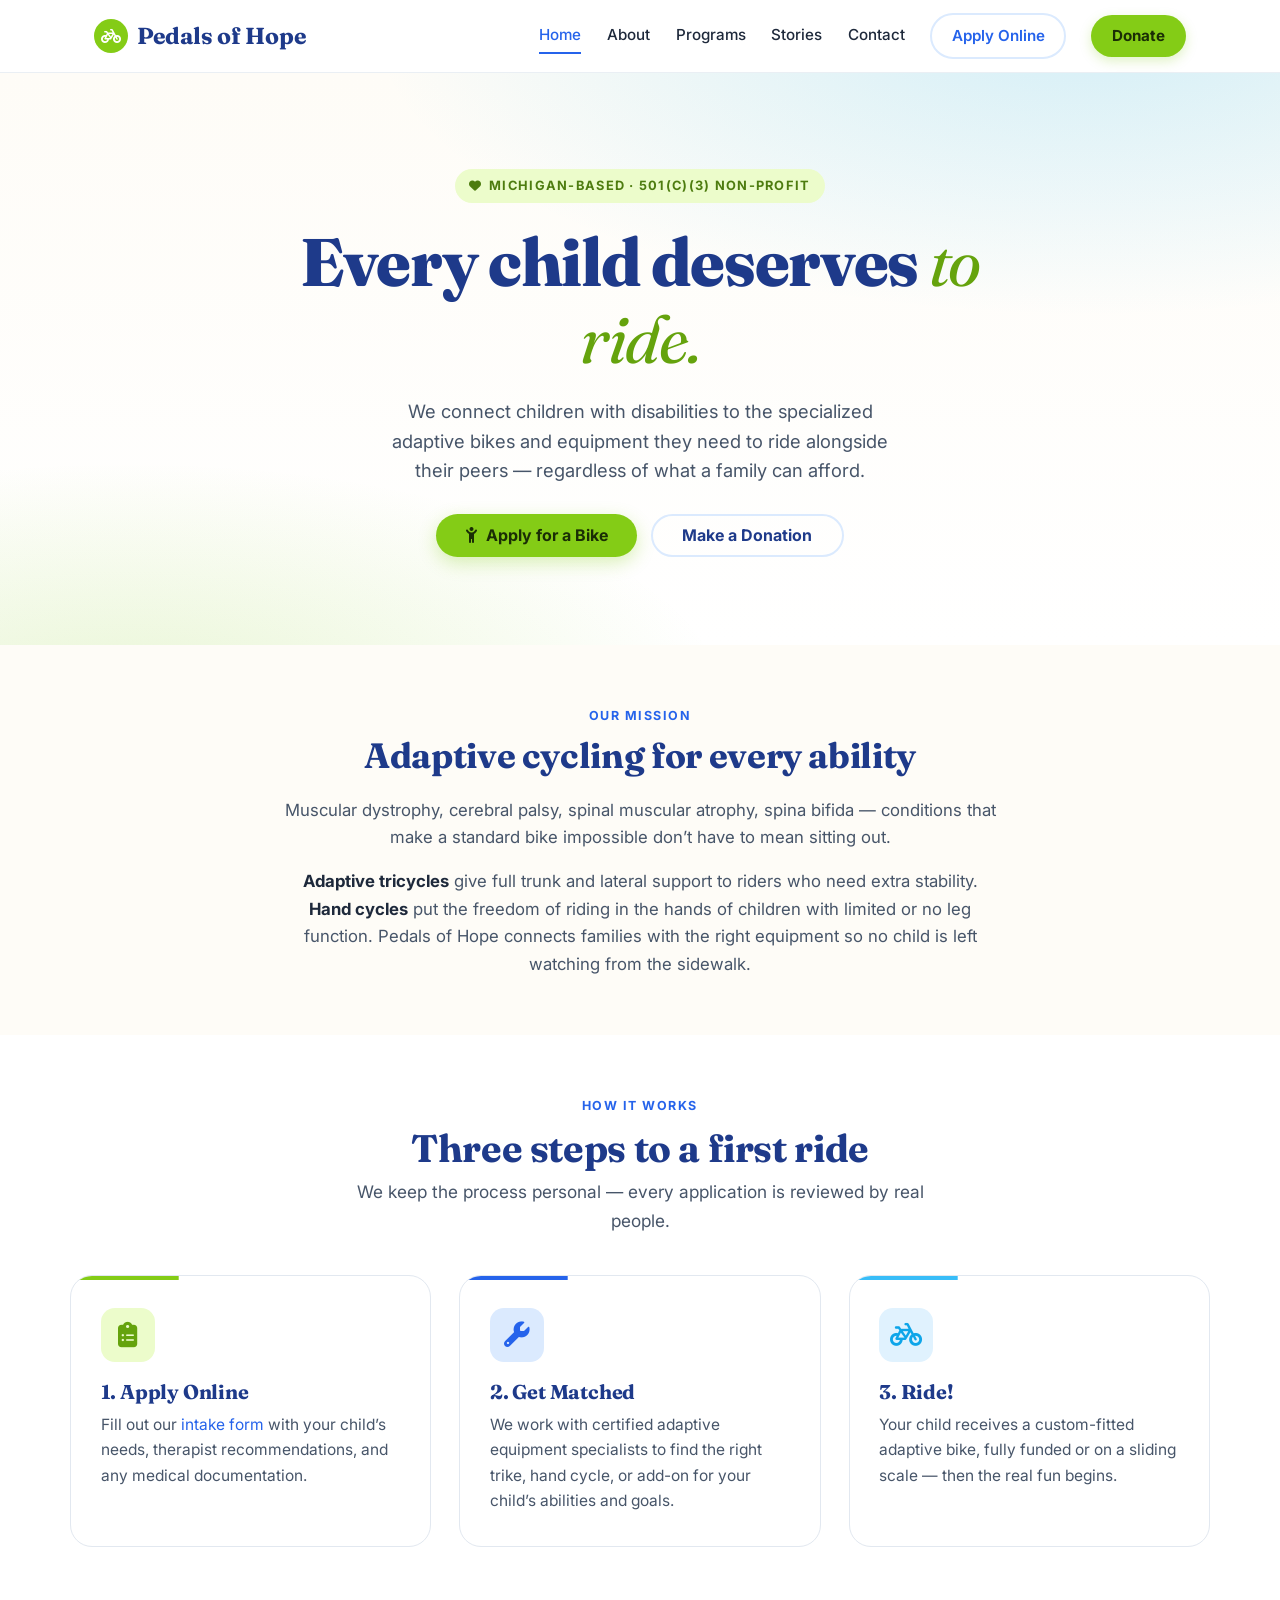
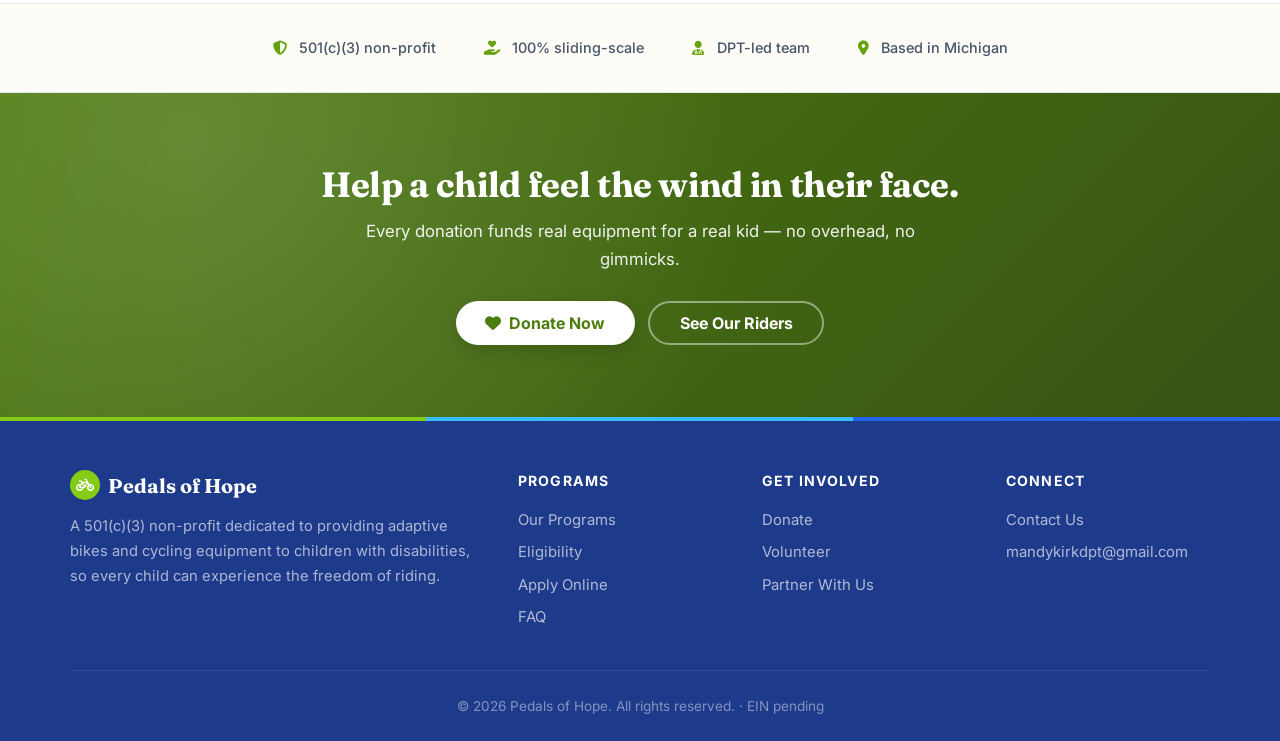
==== commit 4fc014cf: "Homepage: remove SVG kid illustration, use centered single-column hero" ====
--- a/index.html
+++ b/index.html
@@ -31,10 +31,10 @@
   </header>
 
   <!-- Hero -->
-  <section class="hero">
+  <section class="hero hero-centered">
     <div class="hero-inner">
       <div class="hero-copy">
-        <div class="eyebrow"><i class="fa-solid fa-heart"></i> Michigan-based · 501(c)(3) non-profit</div>
+        <div class="eyebrow"><i class="fa-solid fa-heart"></i> Michigan-based &middot; 501(c)(3) non-profit</div>
         <h1>Every child deserves <span class="accent">to ride.</span></h1>
         <p class="lead">We connect children with disabilities to the specialized adaptive bikes and equipment they need to ride alongside their peers &mdash; regardless of what a family can afford.</p>
         <div class="hero-buttons">
@@ -42,7 +42,7 @@
           <a href="donate.html" class="btn btn-outline">Make a Donation</a>
         </div>
       </div>
-      <div class="hero-illustration">
+      <div class="hero-illustration" hidden>
         <!-- Playful SVG scene: child on adaptive trike, hand-drawn feel -->
         <svg viewBox="0 0 500 500" xmlns="http://www.w3.org/2000/svg" role="img" aria-label="Illustration of a child riding an adaptive trike">
           <!-- soft ground -->
--- a/css/style.css
+++ b/css/style.css
@@ -262,6 +262,22 @@
 .hero.center .hero-buttons { justify-content: center; }
 .hero.center .hero-copy .lead { margin-left: auto; margin-right: auto; }
 
+/* Centered hero (homepage) — no illustration, more room for copy */
+.hero.hero-centered { padding: 6rem 1.5rem 5.5rem; text-align: center; }
+.hero.hero-centered .hero-inner {
+  grid-template-columns: 1fr;
+  gap: 0;
+  max-width: 780px;
+}
+.hero.hero-centered .hero-copy { max-width: 720px; margin: 0 auto; }
+.hero.hero-centered .hero-copy .lead { margin-left: auto; margin-right: auto; }
+.hero.hero-centered .hero-buttons { justify-content: center; }
+.hero.hero-centered .hero-copy h1 {
+  font-size: clamp(2.4rem, 6vw, 4.2rem);
+  margin-bottom: 1.25rem;
+}
+.hero.hero-centered .hero-illustration[hidden] { display: none; }
+
 /* ===== Buttons ===== */
 .btn {
   display: inline-flex;
@@ -783,6 +799,12 @@
   position: relative;
   background: linear-gradient(180deg, var(--lime-tint) 0%, #fff 60%);
 }
+.tier.is-selected {
+  border-color: var(--lime-dark);
+  box-shadow: 0 0 0 4px rgba(132,204,22,0.18), var(--shadow-lg);
+  transform: translateY(-4px);
+}
+
 .tier.featured::before {
   content: 'Most Popular';
   position: absolute;
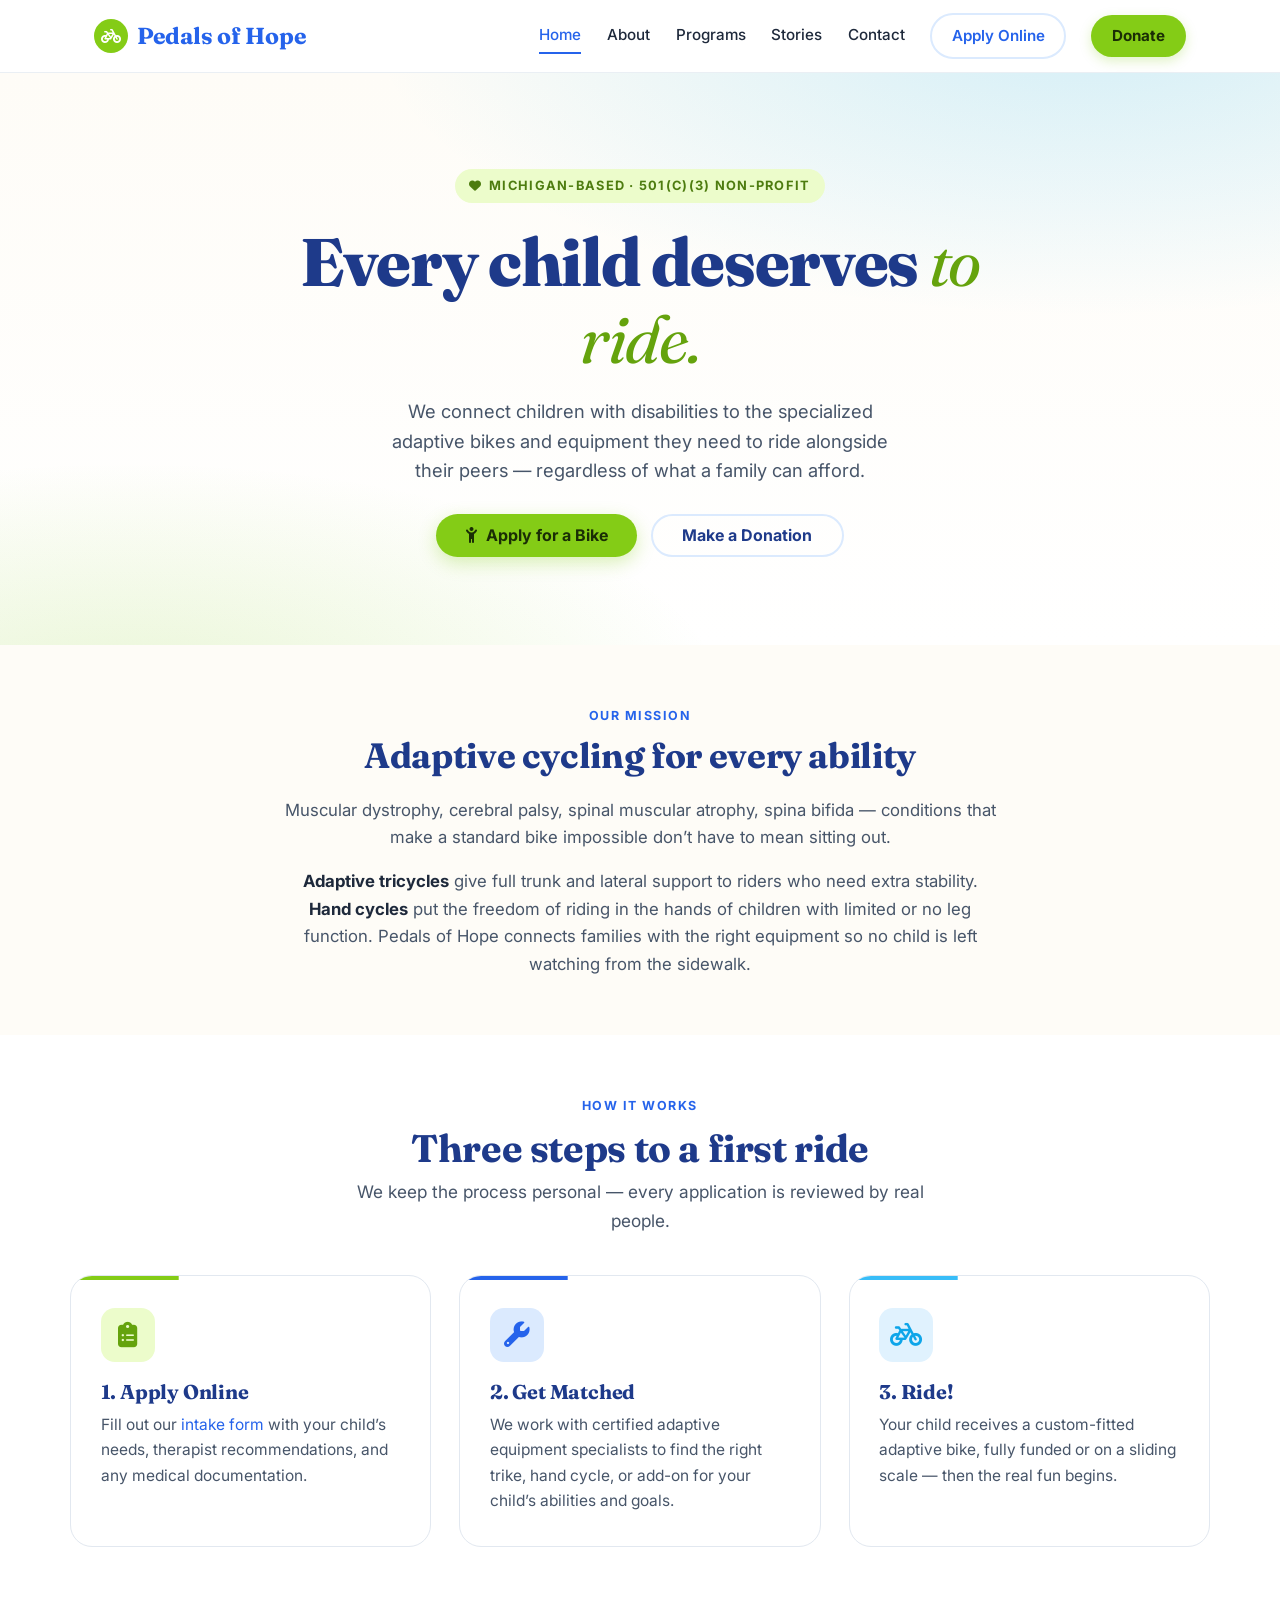
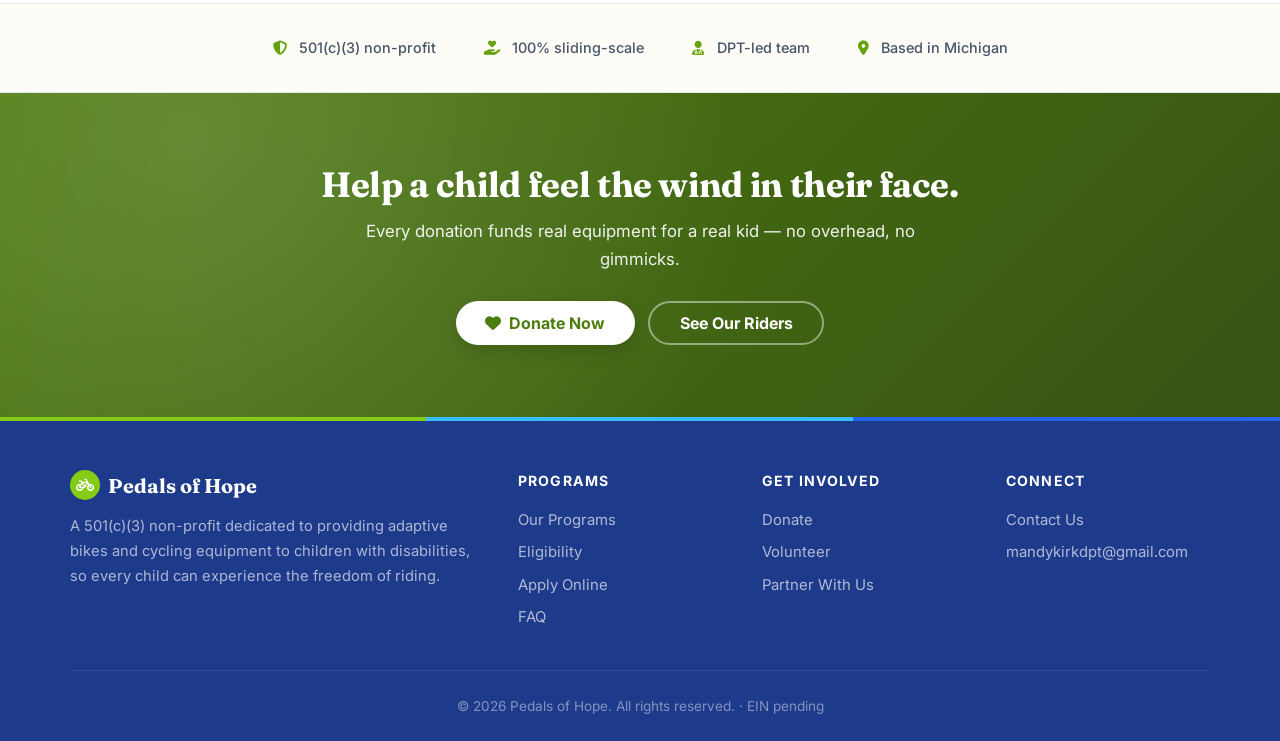
==== commit 9a19dfe6: "Explicit :link/:visited colors on links + buttons so no browser theme paints them purple" ====
--- a/index.html
+++ b/index.html
@@ -2,6 +2,8 @@
 <html lang="en">
 <head>
   <meta charset="UTF-8">
+  <meta name="color-scheme" content="light">
+  <meta name="theme-color" content="#FEFCF7">
   <meta name="viewport" content="width=device-width, initial-scale=1.0">
   <title>Pedals of Hope - Adaptive Bikes for Every Child</title>
   <link rel="icon" href="data:image/svg+xml,<svg xmlns=%22http://www.w3.org/2000/svg%22 viewBox=%220 0 100 100%22><text y=%22.9em%22 font-size=%2290%22>🚲</text></svg>">
--- a/css/style.css
+++ b/css/style.css
@@ -1,3 +1,7 @@
+/* Force light color scheme everywhere so mobile browsers don't dark-flip */
+:root { color-scheme: light; }
+html { color-scheme: light; }
+
 /* ===== Variables & Reset ===== */
 :root {
   /* Softer, warmer palette — same 3 colors, better tuned */
@@ -62,8 +66,45 @@
 }
 h1 { font-weight: 800; letter-spacing: -0.02em; }
 
-a { color: var(--royal); text-decoration: none; transition: color var(--transition); }
-a:hover { color: var(--lime-dark); }
+a,
+a:link,
+a:visited { color: var(--royal); text-decoration: none; transition: color var(--transition); }
+a:hover,
+a:visited:hover { color: var(--lime-dark); }
+
+/* Buttons must never inherit visited-link purple */
+.btn,
+.btn:link,
+.btn:visited,
+.btn-nav,
+.btn-nav:link,
+.btn-nav:visited,
+.btn-nav-secondary,
+.btn-nav-secondary:link,
+.btn-nav-secondary:visited {
+  color: inherit;
+}
+.btn-primary,
+.btn-primary:link,
+.btn-primary:visited { color: var(--lime-text); }
+.btn-secondary,
+.btn-secondary:link,
+.btn-secondary:visited { color: #fff; }
+.btn-outline,
+.btn-outline:link,
+.btn-outline:visited { color: var(--royal-deep); }
+.on-dark .btn-outline,
+.on-dark .btn-outline:link,
+.on-dark .btn-outline:visited,
+.cta-banner .btn-outline,
+.cta-banner .btn-outline:link,
+.cta-banner .btn-outline:visited { color: #fff; }
+.nav-links .btn-nav,
+.nav-links .btn-nav:link,
+.nav-links .btn-nav:visited { color: var(--lime-text); }
+.nav-links .btn-nav-secondary,
+.nav-links .btn-nav-secondary:link,
+.nav-links .btn-nav-secondary:visited { color: var(--royal); }
 img { max-width: 100%; height: auto; display: block; }
 ul { list-style: none; }
 
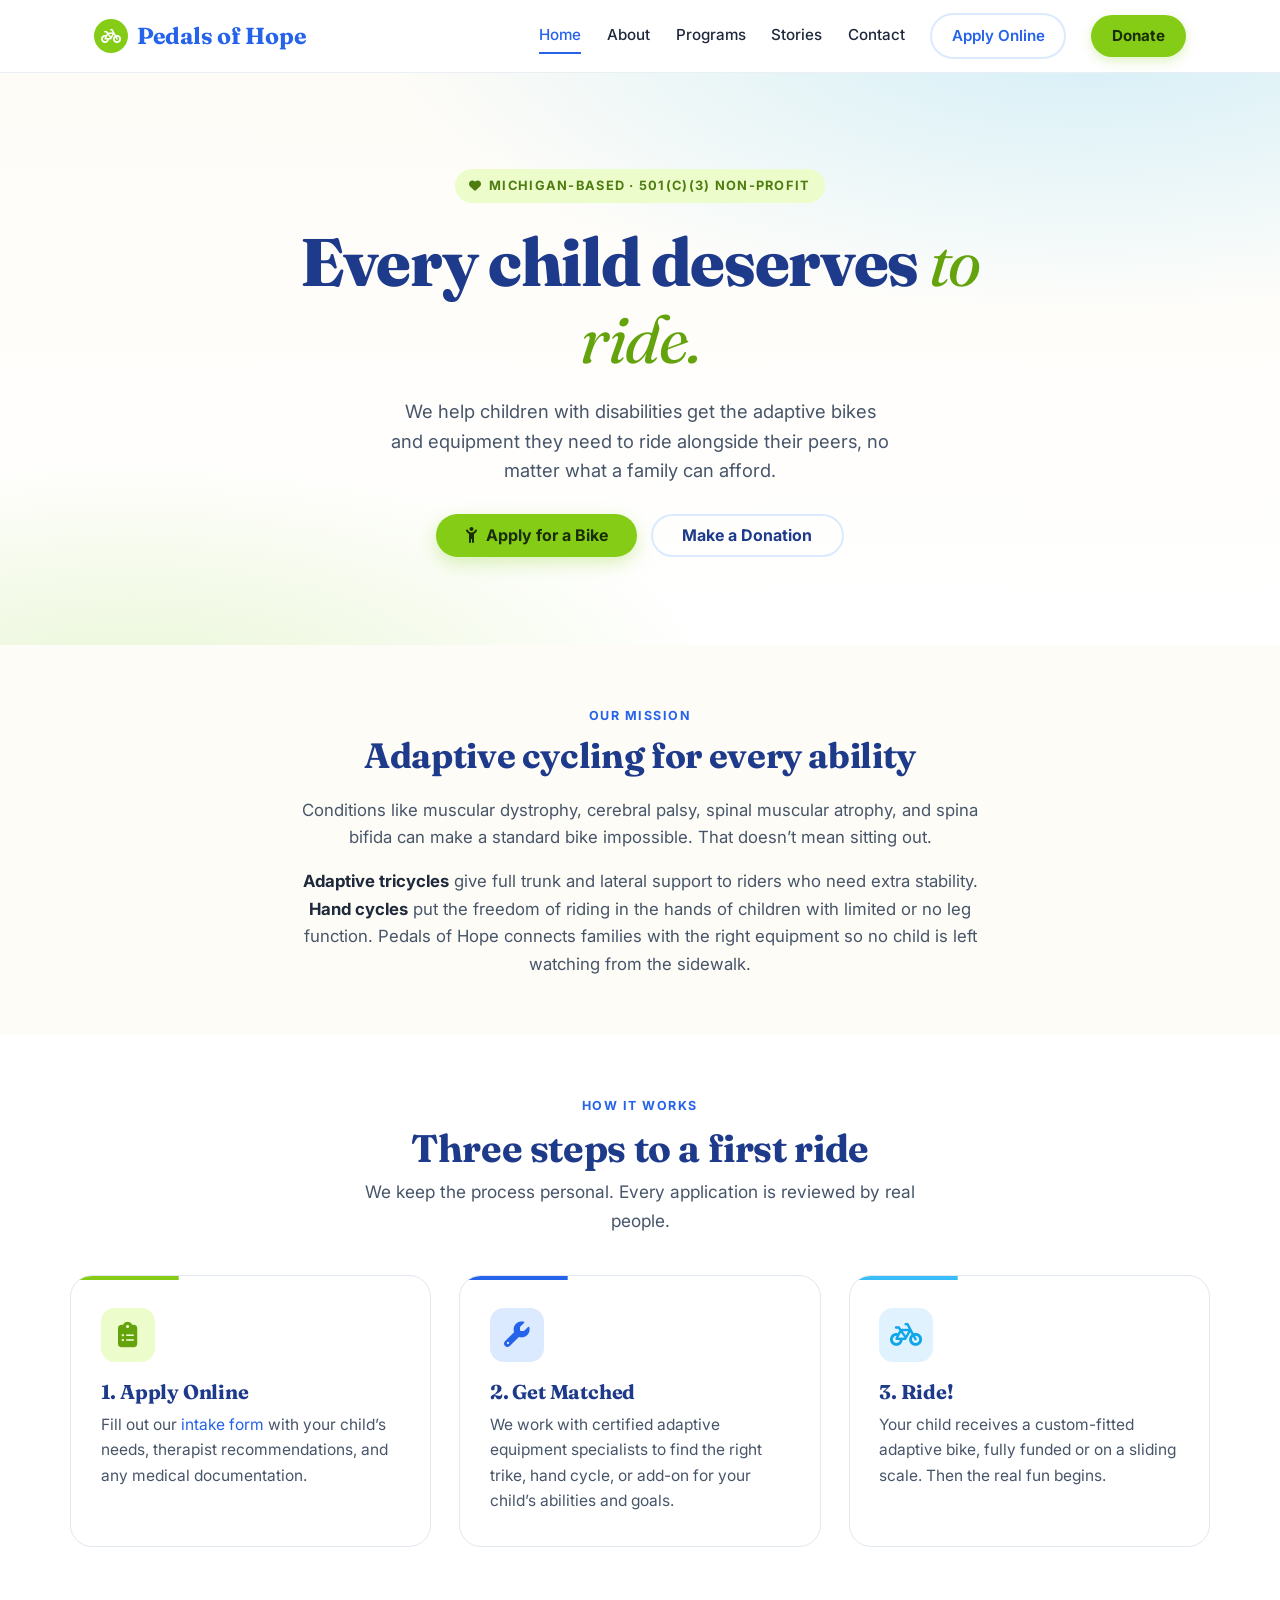
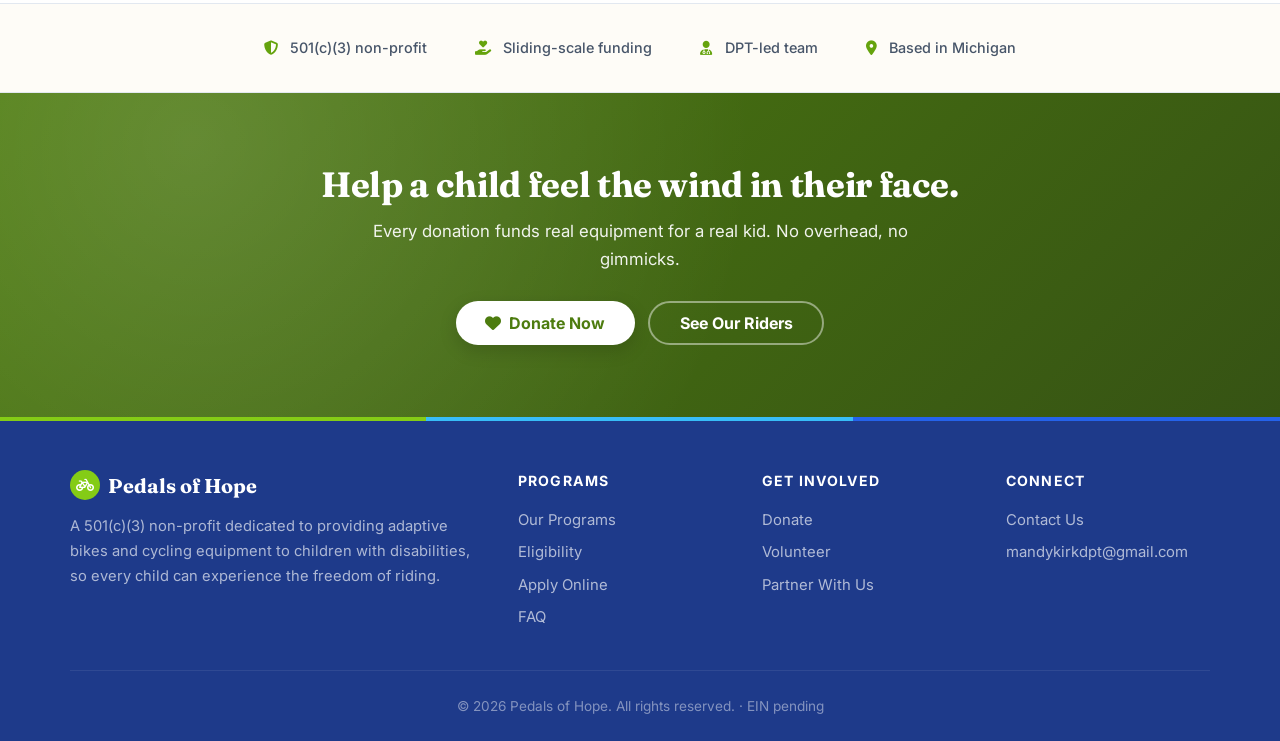
==== commit 46b2afc5: "Remove em/en dashes site-wide; strip unverifiable stats (donate transparency percentages, riders-sta" ====
--- a/index.html
+++ b/index.html
@@ -38,7 +38,7 @@
       <div class="hero-copy">
         <div class="eyebrow"><i class="fa-solid fa-heart"></i> Michigan-based &middot; 501(c)(3) non-profit</div>
         <h1>Every child deserves <span class="accent">to ride.</span></h1>
-        <p class="lead">We connect children with disabilities to the specialized adaptive bikes and equipment they need to ride alongside their peers &mdash; regardless of what a family can afford.</p>
+        <p class="lead">We help children with disabilities get the adaptive bikes and equipment they need to ride alongside their peers, no matter what a family can afford.</p>
         <div class="hero-buttons">
           <a href="intake.html" class="btn btn-primary"><i class="fa-solid fa-child-reaching"></i> Apply for a Bike</a>
           <a href="donate.html" class="btn btn-outline">Make a Donation</a>
@@ -150,7 +150,7 @@
       <div style="max-width:720px; margin:0 auto; text-align:center;">
         <div class="eyebrow" style="display:inline-block; font-size:0.78rem; font-weight:700; letter-spacing:0.12em; text-transform:uppercase; color:var(--royal); margin-bottom:0.6rem;">Our Mission</div>
         <h2 style="font-size:clamp(1.7rem, 3vw, 2.2rem); color:var(--royal-deep); margin-bottom:1.25rem;">Adaptive cycling for every ability</h2>
-        <p style="margin-bottom:1rem; font-size:1.05rem; color:var(--text-light);">Muscular dystrophy, cerebral palsy, spinal muscular atrophy, spina bifida &mdash; conditions that make a standard bike impossible don&rsquo;t have to mean sitting out.</p>
+        <p style="margin-bottom:1rem; font-size:1.05rem; color:var(--text-light);">Conditions like muscular dystrophy, cerebral palsy, spinal muscular atrophy, and spina bifida can make a standard bike impossible. That doesn&rsquo;t mean sitting out.</p>
         <p style="font-size:1.05rem; color:var(--text-light);"><strong style="color:var(--text);">Adaptive tricycles</strong> give full trunk and lateral support to riders who need extra stability. <strong style="color:var(--text);">Hand cycles</strong> put the freedom of riding in the hands of children with limited or no leg function. Pedals of Hope connects families with the right equipment so no child is left watching from the sidewalk.</p>
       </div>
     </div>
@@ -162,7 +162,7 @@
       <div class="section-header">
         <div class="eyebrow">How It Works</div>
         <h2>Three steps to a first ride</h2>
-        <p>We keep the process personal &mdash; every application is reviewed by real people.</p>
+        <p>We keep the process personal. Every application is reviewed by real people.</p>
       </div>
       <div class="card-grid">
         <div class="card">
@@ -178,7 +178,7 @@
         <div class="card">
           <div class="card-icon sky"><i class="fa-solid fa-bicycle"></i></div>
           <h3>3. Ride!</h3>
-          <p>Your child receives a custom-fitted adaptive bike, fully funded or on a sliding scale &mdash; then the real fun begins.</p>
+          <p>Your child receives a custom-fitted adaptive bike, fully funded or on a sliding scale. Then the real fun begins.</p>
         </div>
       </div>
     </div>
@@ -188,7 +188,7 @@
   <section class="trust-strip">
     <div class="trust-strip-inner">
       <span><i class="fa-solid fa-shield-halved"></i> 501(c)(3) non-profit</span>
-      <span><i class="fa-solid fa-hand-holding-heart"></i> 100% sliding-scale</span>
+      <span><i class="fa-solid fa-hand-holding-heart"></i> Sliding-scale funding</span>
       <span><i class="fa-solid fa-user-doctor"></i> DPT-led team</span>
       <span><i class="fa-solid fa-location-dot"></i> Based in Michigan</span>
     </div>
@@ -197,7 +197,7 @@
   <!-- CTA Banner -->
   <section class="cta-banner cta-green">
     <h2>Help a child feel the wind in their face.</h2>
-    <p>Every donation funds real equipment for a real kid &mdash; no overhead, no gimmicks.</p>
+    <p>Every donation funds real equipment for a real kid. No overhead, no gimmicks.</p>
     <div class="hero-buttons">
       <a href="donate.html" class="btn btn-primary"><i class="fa-solid fa-heart"></i> Donate Now</a>
       <a href="stories.html" class="btn btn-outline">See Our Riders</a>
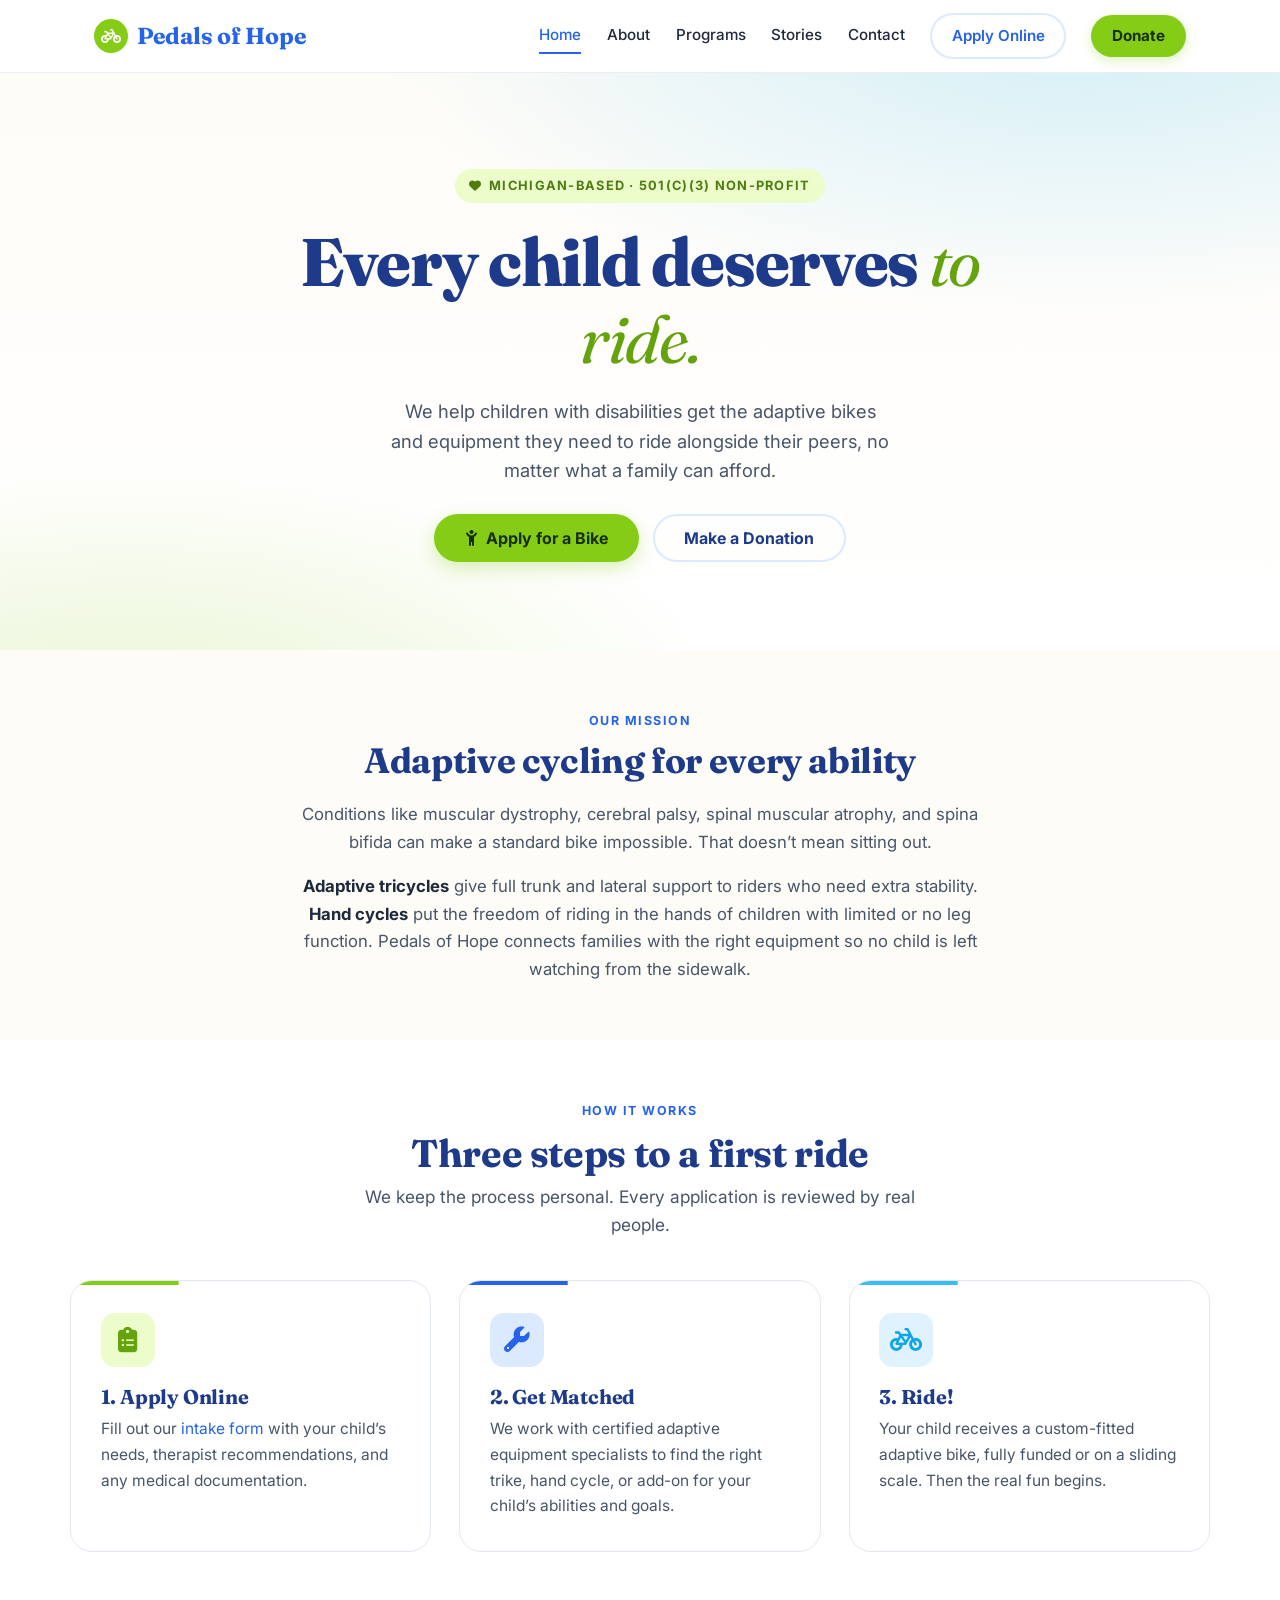
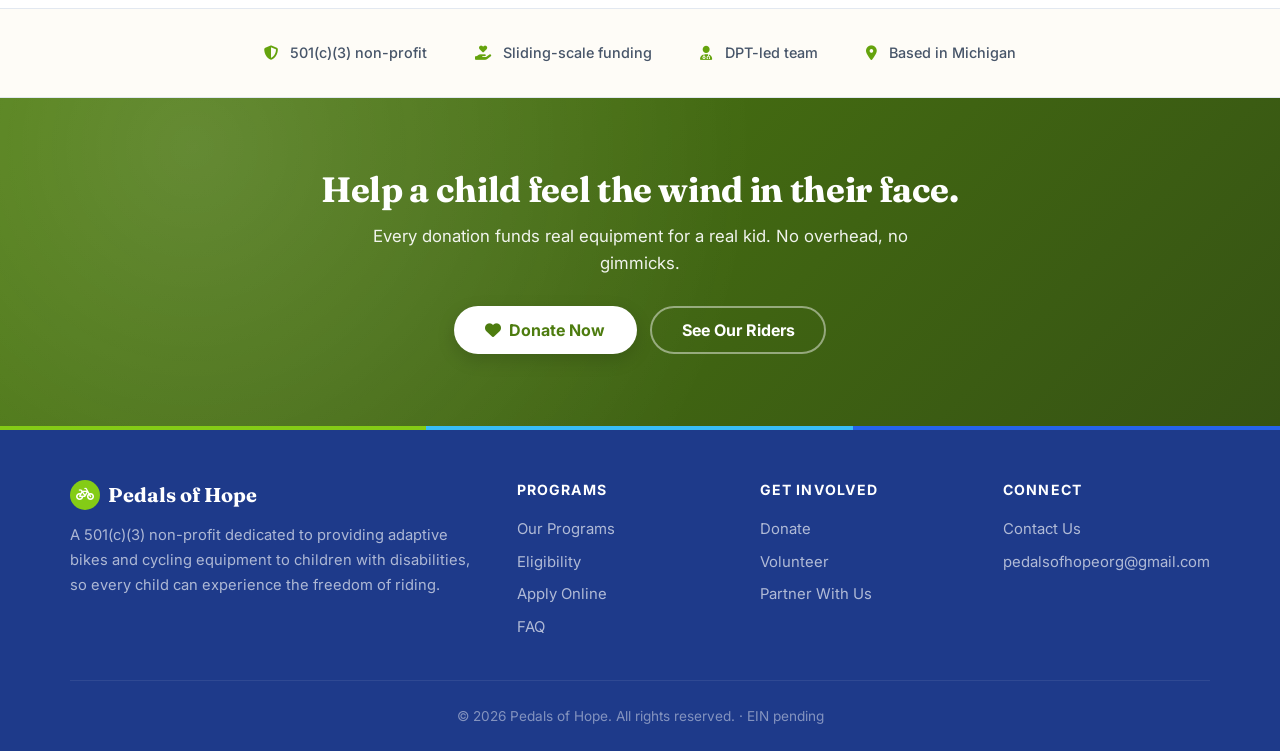
==== commit 4294edc2: "Swap contact email to pedalsofhopeorg@gmail.com Site-wide swap of mandykirkdpt@gmail.com -> pedalsof" ====
--- a/index.html
+++ b/index.html
@@ -227,7 +227,7 @@
       <div>
         <h4>Connect</h4>
         <a href="contact.html">Contact Us</a>
-        <a href="mailto:mandykirkdpt@gmail.com">mandykirkdpt@gmail.com</a>
+        <a href="mailto:pedalsofhopeorg@gmail.com">pedalsofhopeorg@gmail.com</a>
       </div>
     </div>
     <div class="footer-bottom">
--- a/css/style.css
+++ b/css/style.css
@@ -43,6 +43,12 @@
   --transition: 0.25s ease;
 }
 
+/* Global: last section before footer never leaves a giant gap */
+.cta-banner + .site-footer,
+.section:last-of-type + .site-footer { margin-top: 0; }
+main > *:last-child,
+body > section:last-of-type { margin-bottom: 0; }
+
 *, *::before, *::after { box-sizing: border-box; margin: 0; padding: 0; }
 html { scroll-behavior: smooth; }
 
@@ -323,6 +329,7 @@
 .btn {
   display: inline-flex;
   align-items: center;
+  justify-content: center;
   gap: 0.5rem;
   padding: 0.85rem 1.85rem;
   border-radius: 999px;
@@ -330,9 +337,10 @@
   font-size: 1rem;
   transition: all var(--transition);
   cursor: pointer;
-  border: none;
+  border: 2px solid transparent;
   line-height: 1;
   white-space: nowrap;
+  min-height: 48px;
 }
 
 .btn-primary {
@@ -351,8 +359,6 @@
   background: transparent;
   color: var(--royal-deep);
   border: 2px solid var(--royal-light);
-  padding-top: calc(0.85rem - 2px);
-  padding-bottom: calc(0.85rem - 2px);
 }
 .btn-outline:hover {
   background: var(--royal);
@@ -440,9 +446,11 @@
 /* ===== Cards ===== */
 .card-grid {
   display: grid;
-  grid-template-columns: repeat(auto-fit, minmax(280px, 1fr));
+  grid-template-columns: repeat(auto-fit, minmax(260px, 1fr));
   gap: 1.75rem;
-}
+  justify-items: center;
+}
+.card-grid > .card { width: 100%; max-width: 380px; }
 
 .card {
   background: var(--bg);
@@ -722,7 +730,7 @@
 .form-group textarea { resize: vertical; min-height: 120px; }
 
 .form-card {
-  max-width: 620px;
+  max-width: 720px;
   margin: 0 auto;
   background: var(--bg);
   padding: 2.5rem;
@@ -821,6 +829,8 @@
   display: grid;
   grid-template-columns: repeat(auto-fit, minmax(240px, 1fr));
   gap: 1.75rem;
+  max-width: 900px;
+  margin: 0 auto;
 }
 .tier {
   background: var(--bg);
@@ -1213,6 +1223,17 @@
 }
 
 @media (max-width: 768px) {
+  /* Mobile: stack hero buttons full-width for consistency */
+  .hero-buttons {
+    flex-direction: column;
+    align-items: stretch;
+  }
+  .hero-buttons .btn {
+    width: 100%;
+    max-width: 320px;
+    margin-left: auto;
+    margin-right: auto;
+  }
   .nav-toggle { display: block; }
   .nav-links {
     display: none;
@@ -1258,6 +1279,7 @@
     linear-gradient(180deg, var(--sky-tint), var(--bg));
   overflow: hidden;
 }
+.riders-hero .hero-buttons { justify-content: center; }
 .riders-hero .eyebrow {
   display: inline-block;
   font-size: 0.8rem;
@@ -1316,10 +1338,12 @@
 
 .riders-grid {
   display: grid;
-  grid-template-columns: repeat(auto-fill, minmax(270px, 1fr));
+  grid-template-columns: repeat(auto-fit, minmax(260px, 1fr));
   gap: 1.75rem;
   margin-top: 1rem;
-}
+  justify-items: center;
+}
+.riders-grid .rider-card { width: 100%; max-width: 320px; }
 .rider-card {
   background: var(--bg);
   border: 1px solid var(--border);
